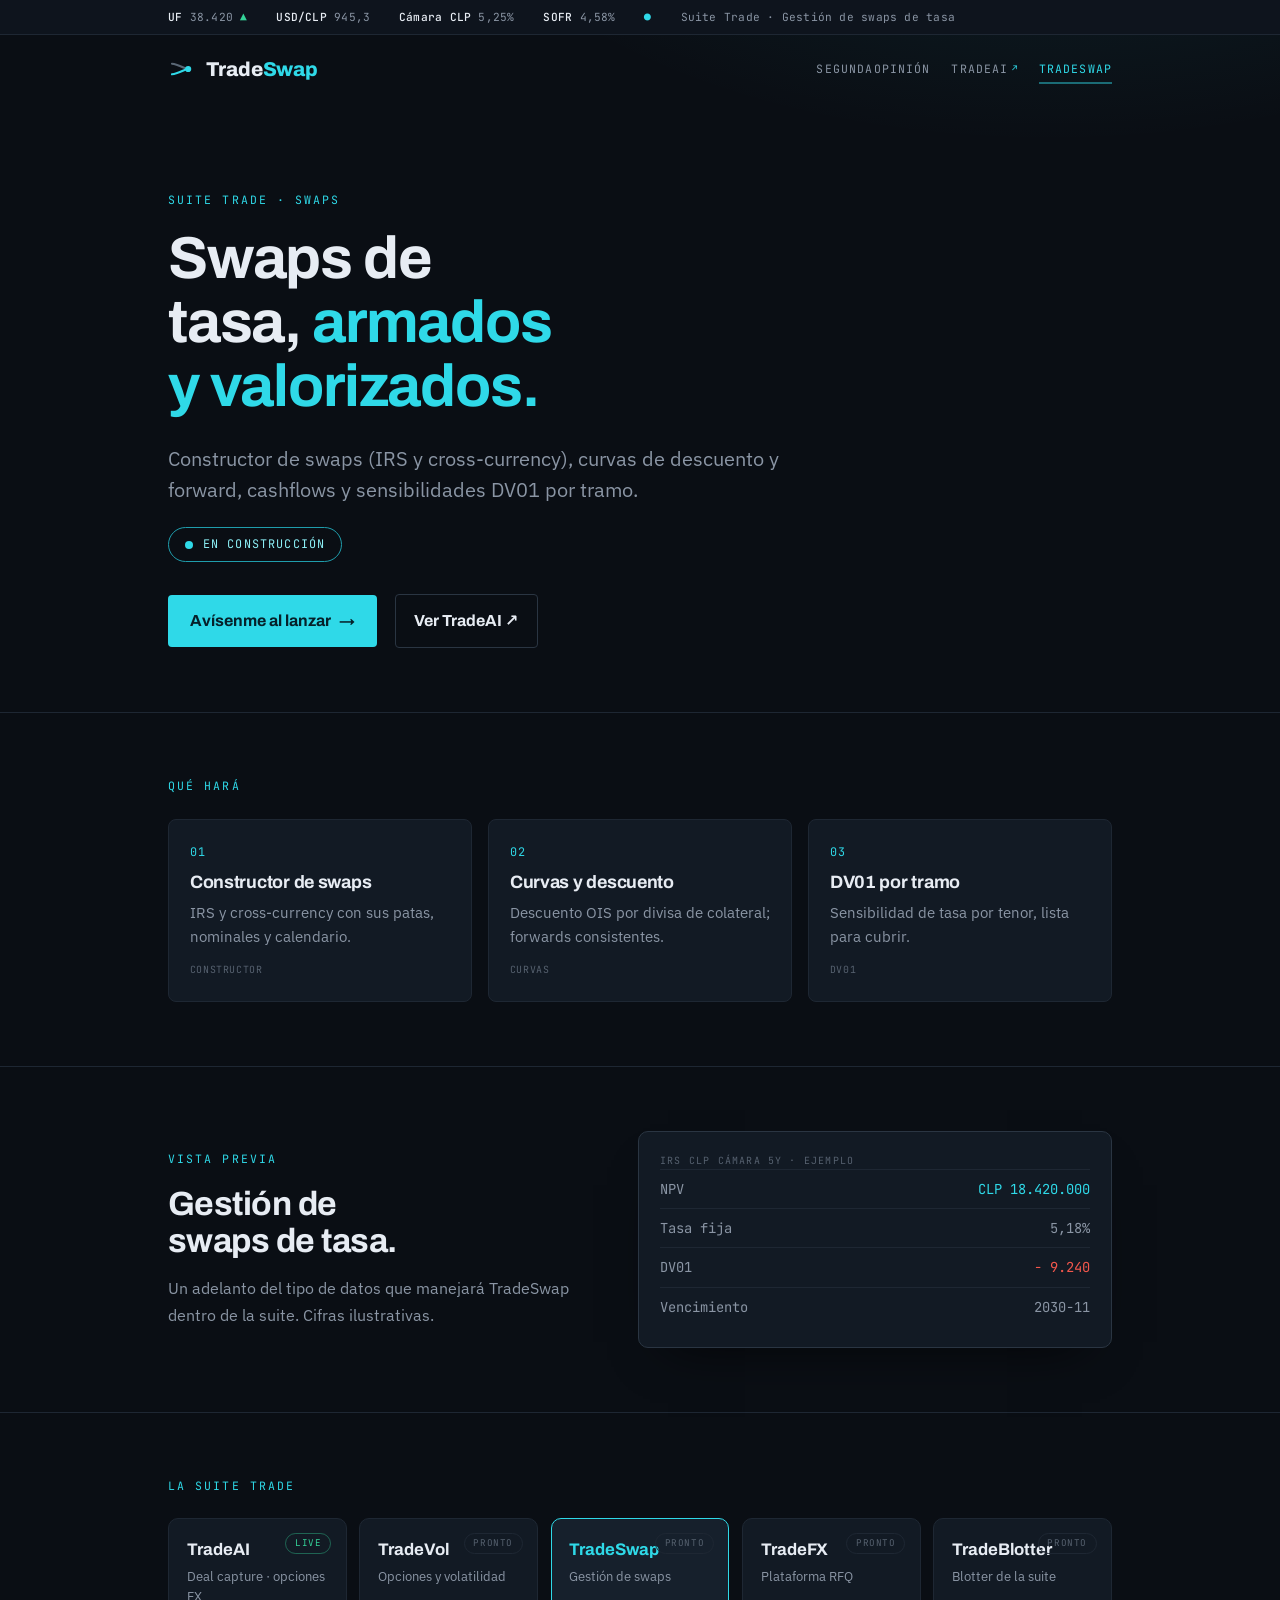
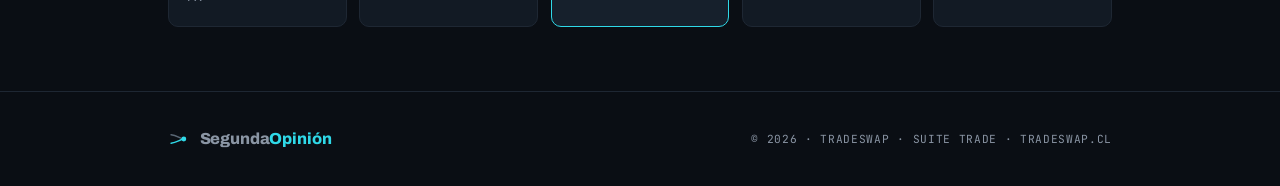
==== index.html @ 46ebdf27 "feat: initial static landing deployment" ====
<!doctype html>
<html lang="es">
<head>
<meta charset="utf-8">
<meta name="viewport" content="width=device-width, initial-scale=1">
<title>TradeSwap — Gestión de swaps de tasa</title>
<meta name="description" content="Constructor de swaps (IRS y cross-currency), curvas de descuento y forward, cashflows y sensibilidades DV01 por tramo.">
<link rel="preconnect" href="https://fonts.googleapis.com">
<link rel="preconnect" href="https://fonts.gstatic.com" crossorigin>
<link href="https://fonts.googleapis.com/css2?family=Archivo:wght@600;700;800&family=IBM+Plex+Sans:wght@400;500;600;700&family=JetBrains+Mono:wght@400;600;700;800&display=swap" rel="stylesheet">
<style>
:root{
  --bg:#0A0E14;--bg-2:#0E141D;--panel:#121A24;--panel-2:#16202C;
  --grid:#1E2733;--grid-2:#2A3542;--text:#E7ECF3;--muted:#8A95A4;--faint:#56616F;
  --signal:#2FD9E8;--signal-hi:#8CEFF6;--signal-dim:#1F9DAC;--steel:#5A6775;
  --up:#34D399;--down:#F2574C;
  --display:"Archivo",system-ui,sans-serif;--body:"IBM Plex Sans",system-ui,sans-serif;
  --mono:"JetBrains Mono",ui-monospace,Consolas,monospace;
  --wrap:64rem;--gut:clamp(16px,4vw,40px);color-scheme:dark;
}
*{box-sizing:border-box}html,body{margin:0}
body{background:var(--bg);color:var(--text);font-family:var(--body);font-size:17px;line-height:1.62;
  -webkit-font-smoothing:antialiased;background-image:radial-gradient(1000px 520px at 82% -10%, rgba(47,217,232,.10), transparent 62%)}
h1,h2,h3{font-family:var(--display);font-weight:700;line-height:1.08;margin:0;text-wrap:balance;letter-spacing:-.015em}
p{margin:0}a{color:inherit;text-decoration:none}
.wrap{width:100%;max-width:var(--wrap);margin-inline:auto;padding-inline:var(--gut)}
.band{border-top:1px solid var(--grid)}
.eyebrow{font-family:var(--mono);font-size:.72rem;letter-spacing:.18em;text-transform:uppercase;color:var(--signal);margin-bottom:1.1rem}
.muted{color:var(--muted)}.sig{color:var(--signal)}.mono{font-family:var(--mono)}
.ticker{border-bottom:1px solid var(--grid);background:var(--bg-2)}
.ticker .row{display:flex;gap:1.8rem;padding:.5rem 0;font-family:var(--mono);font-size:.7rem;color:var(--muted);flex-wrap:wrap;letter-spacing:.02em}
.ticker b{color:var(--text);font-weight:500}.ticker .up{color:var(--up)}
.topbar .wrap{display:flex;align-items:center;justify-content:space-between;padding-block:1.1rem;gap:1rem;flex-wrap:wrap}
.brand{display:flex;align-items:center;gap:.6rem}
.brand svg{width:28px;height:28px;flex:0 0 auto}
.brand .nm{font-family:var(--display);font-weight:800;font-size:1.25rem;letter-spacing:-.01em}
.brand .nm .op{color:var(--signal)}
.apps{display:flex;align-items:center;gap:1.3rem;font-family:var(--mono);font-size:.72rem;letter-spacing:.1em;text-transform:uppercase}
.apps .here{color:var(--signal);position:relative}
.apps .here::after{content:"";position:absolute;left:0;right:0;bottom:-6px;height:2px;background:var(--signal);opacity:.45}
.apps a{color:var(--muted);transition:color .15s;display:inline-flex;align-items:center;gap:.2rem}
.apps a:hover{color:var(--text)}
.apps .ext{color:var(--signal);font-size:.78em;transform:translateY(-1px)}
@media(max-width:560px){.apps{gap:.95rem;font-size:.66rem}}
.hero .wrap{padding-block:clamp(3rem,8vw,5.5rem) clamp(2.5rem,6vw,4rem)}
.hero h1{font-size:clamp(2.2rem,6vw,3.7rem);max-width:17ch;letter-spacing:-.02em}
.hero h1 em{font-style:normal;color:var(--signal)}
.hero .lede{color:var(--muted);font-size:clamp(1.05rem,2.2vw,1.22rem);max-width:56ch;margin-top:1.5rem}
.status{display:inline-flex;align-items:center;gap:.6rem;margin-top:1.3rem;font-family:var(--mono);
  font-size:.74rem;letter-spacing:.1em;text-transform:uppercase;color:var(--signal-hi);
  border:1px solid var(--signal-dim);border-radius:999px;padding:.45rem 1rem}
.status .pulse{width:8px;height:8px;border-radius:50%;background:var(--signal);box-shadow:0 0 0 0 rgba(47,217,232,.6);animation:pulse 2.2s infinite}
@keyframes pulse{0%{box-shadow:0 0 0 0 rgba(47,217,232,.5)}70%{box-shadow:0 0 0 9px rgba(47,217,232,0)}100%{box-shadow:0 0 0 0 rgba(47,217,232,0)}}
.actions{display:flex;flex-wrap:wrap;gap:1rem 1.1rem;align-items:center;margin-top:2rem}
.btn{display:inline-flex;align-items:center;gap:.55rem;background:var(--signal);color:#06212a;font-family:var(--display);
  font-weight:700;font-size:1rem;border:0;border-radius:4px;padding:.8rem 1.35rem;cursor:pointer;transition:filter .15s,transform .15s}
.btn:hover{filter:brightness(1.08);transform:translateY(-1px)}
.btn.ghost{background:transparent;color:var(--text);border:1px solid var(--grid-2);padding:.8rem 1.15rem}
.btn.ghost:hover{color:var(--signal);border-color:var(--signal-dim)}
.arr{transition:transform .15s}.btn:hover .arr{transform:translateX(3px)}
.method .wrap{padding-block:clamp(2.6rem,6vw,4rem)}
.grid3{display:grid;grid-template-columns:repeat(3,1fr);gap:1rem;margin-top:1.5rem}
@media(max-width:780px){.grid3{grid-template-columns:1fr}}
.item{background:var(--panel);border:1px solid var(--grid);border-radius:8px;padding:1.4rem 1.3rem}
.item .num{font-family:var(--mono);font-size:.74rem;color:var(--signal);letter-spacing:.1em}
.item h3{font-size:1.12rem;margin-top:.7rem}
.item p{color:var(--muted);font-size:.93rem;margin-top:.5rem}
.item .tag{font-family:var(--mono);font-size:.62rem;color:var(--faint);letter-spacing:.06em;text-transform:uppercase;margin-top:.85rem}
.feat .wrap{padding-block:clamp(2.6rem,6vw,4rem);display:grid;grid-template-columns:.95fr 1.05fr;gap:2.6rem;align-items:center}
@media(max-width:780px){.feat .wrap{grid-template-columns:1fr;gap:1.4rem}}
.feat h2{font-size:clamp(1.5rem,3.4vw,2.1rem);max-width:17ch}
.feat .lede2{color:var(--muted);font-size:1.03rem;margin-top:1rem}
.panel{background:var(--panel);border:1px solid var(--grid-2);border-radius:10px;padding:1.3rem;box-shadow:0 24px 50px -30px rgba(0,0,0,.8)}
.panel .lbl{font-family:var(--mono);font-size:.62rem;letter-spacing:.12em;text-transform:uppercase;color:var(--faint)}
.panel .r{display:flex;justify-content:space-between;align-items:baseline;padding:.5rem 0;border-top:1px solid var(--grid);font-family:var(--mono);font-size:.86rem}
.panel .r:first-of-type{border-top:0}
.panel .r .m{color:var(--muted)}.panel .r .v{color:var(--text);font-variant-numeric:tabular-nums}
.panel .r .v.dn{color:var(--down)}.panel .r .v.up{color:var(--up)}.panel .r .v.sig{color:var(--signal)}.panel .r .v.m{color:var(--muted)}
.suite .wrap{padding-block:clamp(2.6rem,6vw,4rem)}
.grid5{display:grid;grid-template-columns:repeat(auto-fit,minmax(168px,1fr));gap:.8rem;margin-top:1.4rem}
.node{display:flex;flex-direction:column;gap:.2rem;padding:1.1rem 1.1rem 1.15rem;border:1px solid var(--grid);border-radius:10px;background:var(--panel);position:relative;transition:border-color .15s}
.node:hover{border-color:var(--signal-dim)}
.node--cur{border-color:var(--signal);background:var(--panel-2)}
.nn{font-family:var(--display);font-weight:700;font-size:1.05rem}
.node--cur .nn{color:var(--signal)}
.nr{color:var(--muted);font-size:.8rem}
.nb{position:absolute;top:.9rem;right:.9rem;font-family:var(--mono);font-size:.58rem;letter-spacing:.06em;text-transform:uppercase;color:var(--faint);border:1px solid var(--grid);border-radius:999px;padding:.12rem .55rem}
.nb--live{color:var(--up);border-color:rgba(52,211,153,.4)}
footer .wrap{padding-block:2.1rem;display:flex;flex-wrap:wrap;gap:.6rem 1.5rem;justify-content:space-between;align-items:center;color:var(--muted);font-size:.85rem}
footer .brand .nm{font-size:1rem}
footer .brand svg{width:22px;height:22px}
footer .mono{font-family:var(--mono);font-size:.7rem;letter-spacing:.06em;text-transform:uppercase}
@media(prefers-reduced-motion:reduce){*{transition:none!important;animation:none!important}}
</style>
</head>
<body>

<div class="ticker"><div class="wrap"><div class="row">
  <span><b>UF</b> 38.420 <span class="up">▲</span></span>
  <span><b>USD/CLP</b> 945,3</span>
  <span><b>Cámara CLP</b> 5,25%</span>
  <span><b>SOFR</b> 4,58%</span>
  <span class="sig">●</span>
  <span>Suite Trade · Gestión de swaps de tasa</span>
</div></div></div>

<header class="topbar"><div class="wrap">
  <div class="brand"><svg viewBox="0 0 100 100" aria-hidden="true"><path d="M14,31 C36,33 54,46 69,50" fill="none" stroke="#5A6775" stroke-width="7" stroke-linecap="round"/><path d="M14,69 C36,67 54,54 69,50" fill="none" stroke="#2FD9E8" stroke-width="7" stroke-linecap="round"/><circle cx="72" cy="50" r="11" fill="#2FD9E8"/></svg><span class="nm">Trade<span class="op">Swap</span></span></div>
  <nav class="apps" aria-label="Ecosistema"><a href="https://segundaopinion.cl" title="SegundaOpinión — matriz">SegundaOpinión</a><a href="https://tradeai.cl" title="TradeAI — terminal de opciones FX">TradeAI<span class="ext">↗</span></a><span class="here">TradeSwap</span></nav>
</div></header>

<section class="hero"><div class="wrap">
  <p class="eyebrow">Suite Trade · Swaps</p>
  <h1>Swaps de tasa, <em>armados y valorizados.</em></h1>
  <p class="lede">Constructor de swaps (IRS y cross-currency), curvas de descuento y forward, cashflows y sensibilidades DV01 por tramo.</p>
  <div class="status"><span class="pulse"></span>En construcción</div>
  <div class="actions">
    <a class="btn" href="mailto:contacto@segundaopinion.cl?subject=TradeSwap">Avísenme al lanzar <span class="arr">→</span></a>
    <a class="btn ghost" href="https://tradeai.cl" target="_blank" rel="noopener">Ver TradeAI ↗</a>
  </div>
</div></section>

<section class="method band"><div class="wrap">
  <p class="eyebrow">Qué hará</p>
  <div class="grid3">
    <div class="item"><div class="num">01</div><h3>Constructor de swaps</h3><p>IRS y cross-currency con sus patas, nominales y calendario.</p><div class="tag">constructor</div></div>
    <div class="item"><div class="num">02</div><h3>Curvas y descuento</h3><p>Descuento OIS por divisa de colateral; forwards consistentes.</p><div class="tag">curvas</div></div>
    <div class="item"><div class="num">03</div><h3>DV01 por tramo</h3><p>Sensibilidad de tasa por tenor, lista para cubrir.</p><div class="tag">DV01</div></div>
  </div>
</div></section>

<section class="feat band"><div class="wrap">
  <div>
    <p class="eyebrow">Vista previa</p>
    <h2>Gestión de swaps de tasa.</h2>
    <p class="lede2">Un adelanto del tipo de datos que manejará TradeSwap dentro de la suite. Cifras ilustrativas.</p>
  </div>
  <div class="panel">
    <div class="lbl">IRS CLP Cámara 5Y · ejemplo</div>
    <div class="r"><span class="m">NPV</span><span class="v sig">CLP 18.420.000</span></div>
    <div class="r"><span class="m">Tasa fija</span><span class="v m">5,18%</span></div>
    <div class="r"><span class="m">DV01</span><span class="v dn">− 9.240</span></div>
    <div class="r"><span class="m">Vencimiento</span><span class="v m">2030-11</span></div>
  </div>
</div></section>

<section class="suite band"><div class="wrap">
  <p class="eyebrow">La suite Trade</p>
  <div class="grid5">
    <a class="node" href="https://tradeai.cl" target="_blank" rel="noopener"><span class="nn">TradeAI</span><span class="nr">Deal capture · opciones FX</span><span class="nb nb--live">live</span></a>
      <div class="node"><span class="nn">TradeVol</span><span class="nr">Opciones y volatilidad</span><span class="nb">pronto</span></div>
      <div class="node node--cur"><span class="nn">TradeSwap</span><span class="nr">Gestión de swaps</span><span class="nb">pronto</span></div>
      <div class="node"><span class="nn">TradeFX</span><span class="nr">Plataforma RFQ</span><span class="nb">pronto</span></div>
      <div class="node"><span class="nn">TradeBlotter</span><span class="nr">Blotter de la suite</span><span class="nb">pronto</span></div>
  </div>
</div></section>

<footer class="band"><div class="wrap">
  <div class="brand"><svg viewBox="0 0 100 100" aria-hidden="true"><path d="M14,31 C36,33 54,46 69,50" fill="none" stroke="#5A6775" stroke-width="7" stroke-linecap="round"/><path d="M14,69 C36,67 54,54 69,50" fill="none" stroke="#2FD9E8" stroke-width="7" stroke-linecap="round"/><circle cx="72" cy="50" r="11" fill="#2FD9E8"/></svg><span class="nm">Segunda<span class="op">Opinión</span></span></div>
  <div class="mono">© <span id="y"></span> · TradeSwap · Suite Trade · tradeswap.cl</div>
</div></footer>
<script>document.getElementById("y").textContent=new Date().getFullYear();</script>
</body>
</html>
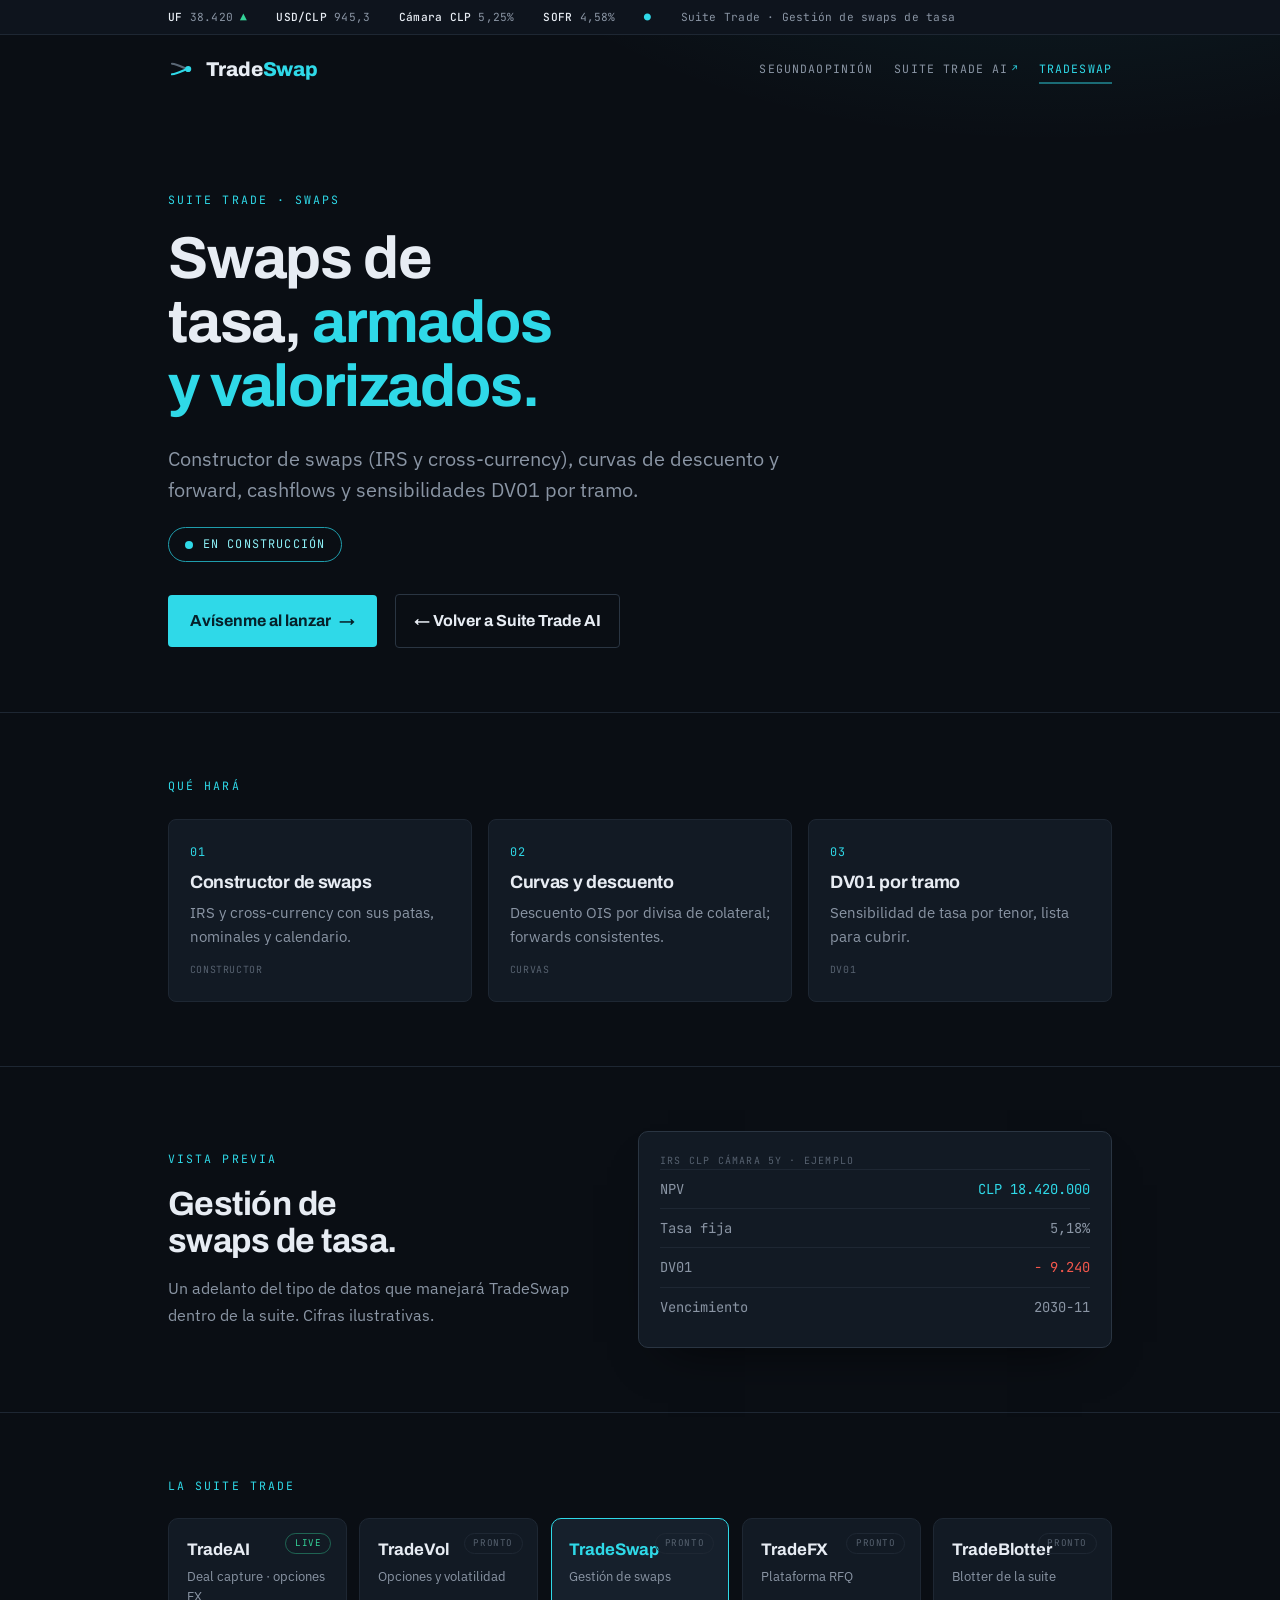
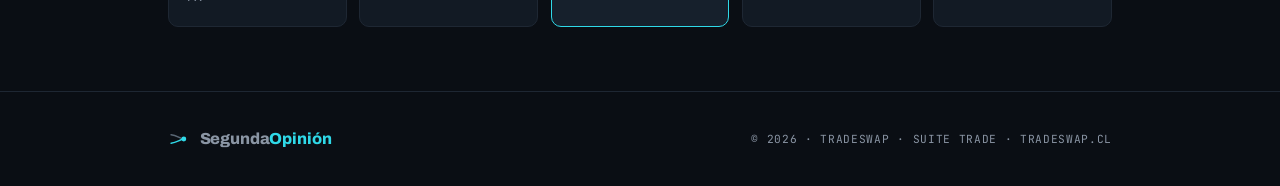
==== commit 7ce79978: "Update ecosystem navigation to Suite Trade AI" ====
--- a/index.html
+++ b/index.html
@@ -1,164 +1,164 @@
-<!doctype html>
-<html lang="es">
-<head>
-<meta charset="utf-8">
-<meta name="viewport" content="width=device-width, initial-scale=1">
-<title>TradeSwap — Gestión de swaps de tasa</title>
-<meta name="description" content="Constructor de swaps (IRS y cross-currency), curvas de descuento y forward, cashflows y sensibilidades DV01 por tramo.">
-<link rel="preconnect" href="https://fonts.googleapis.com">
-<link rel="preconnect" href="https://fonts.gstatic.com" crossorigin>
-<link href="https://fonts.googleapis.com/css2?family=Archivo:wght@600;700;800&family=IBM+Plex+Sans:wght@400;500;600;700&family=JetBrains+Mono:wght@400;600;700;800&display=swap" rel="stylesheet">
-<style>
-:root{
-  --bg:#0A0E14;--bg-2:#0E141D;--panel:#121A24;--panel-2:#16202C;
-  --grid:#1E2733;--grid-2:#2A3542;--text:#E7ECF3;--muted:#8A95A4;--faint:#56616F;
-  --signal:#2FD9E8;--signal-hi:#8CEFF6;--signal-dim:#1F9DAC;--steel:#5A6775;
-  --up:#34D399;--down:#F2574C;
-  --display:"Archivo",system-ui,sans-serif;--body:"IBM Plex Sans",system-ui,sans-serif;
-  --mono:"JetBrains Mono",ui-monospace,Consolas,monospace;
-  --wrap:64rem;--gut:clamp(16px,4vw,40px);color-scheme:dark;
-}
-*{box-sizing:border-box}html,body{margin:0}
-body{background:var(--bg);color:var(--text);font-family:var(--body);font-size:17px;line-height:1.62;
-  -webkit-font-smoothing:antialiased;background-image:radial-gradient(1000px 520px at 82% -10%, rgba(47,217,232,.10), transparent 62%)}
-h1,h2,h3{font-family:var(--display);font-weight:700;line-height:1.08;margin:0;text-wrap:balance;letter-spacing:-.015em}
-p{margin:0}a{color:inherit;text-decoration:none}
-.wrap{width:100%;max-width:var(--wrap);margin-inline:auto;padding-inline:var(--gut)}
-.band{border-top:1px solid var(--grid)}
-.eyebrow{font-family:var(--mono);font-size:.72rem;letter-spacing:.18em;text-transform:uppercase;color:var(--signal);margin-bottom:1.1rem}
-.muted{color:var(--muted)}.sig{color:var(--signal)}.mono{font-family:var(--mono)}
-.ticker{border-bottom:1px solid var(--grid);background:var(--bg-2)}
-.ticker .row{display:flex;gap:1.8rem;padding:.5rem 0;font-family:var(--mono);font-size:.7rem;color:var(--muted);flex-wrap:wrap;letter-spacing:.02em}
-.ticker b{color:var(--text);font-weight:500}.ticker .up{color:var(--up)}
-.topbar .wrap{display:flex;align-items:center;justify-content:space-between;padding-block:1.1rem;gap:1rem;flex-wrap:wrap}
-.brand{display:flex;align-items:center;gap:.6rem}
-.brand svg{width:28px;height:28px;flex:0 0 auto}
-.brand .nm{font-family:var(--display);font-weight:800;font-size:1.25rem;letter-spacing:-.01em}
-.brand .nm .op{color:var(--signal)}
-.apps{display:flex;align-items:center;gap:1.3rem;font-family:var(--mono);font-size:.72rem;letter-spacing:.1em;text-transform:uppercase}
-.apps .here{color:var(--signal);position:relative}
-.apps .here::after{content:"";position:absolute;left:0;right:0;bottom:-6px;height:2px;background:var(--signal);opacity:.45}
-.apps a{color:var(--muted);transition:color .15s;display:inline-flex;align-items:center;gap:.2rem}
-.apps a:hover{color:var(--text)}
-.apps .ext{color:var(--signal);font-size:.78em;transform:translateY(-1px)}
-@media(max-width:560px){.apps{gap:.95rem;font-size:.66rem}}
-.hero .wrap{padding-block:clamp(3rem,8vw,5.5rem) clamp(2.5rem,6vw,4rem)}
-.hero h1{font-size:clamp(2.2rem,6vw,3.7rem);max-width:17ch;letter-spacing:-.02em}
-.hero h1 em{font-style:normal;color:var(--signal)}
-.hero .lede{color:var(--muted);font-size:clamp(1.05rem,2.2vw,1.22rem);max-width:56ch;margin-top:1.5rem}
-.status{display:inline-flex;align-items:center;gap:.6rem;margin-top:1.3rem;font-family:var(--mono);
-  font-size:.74rem;letter-spacing:.1em;text-transform:uppercase;color:var(--signal-hi);
-  border:1px solid var(--signal-dim);border-radius:999px;padding:.45rem 1rem}
-.status .pulse{width:8px;height:8px;border-radius:50%;background:var(--signal);box-shadow:0 0 0 0 rgba(47,217,232,.6);animation:pulse 2.2s infinite}
-@keyframes pulse{0%{box-shadow:0 0 0 0 rgba(47,217,232,.5)}70%{box-shadow:0 0 0 9px rgba(47,217,232,0)}100%{box-shadow:0 0 0 0 rgba(47,217,232,0)}}
-.actions{display:flex;flex-wrap:wrap;gap:1rem 1.1rem;align-items:center;margin-top:2rem}
-.btn{display:inline-flex;align-items:center;gap:.55rem;background:var(--signal);color:#06212a;font-family:var(--display);
-  font-weight:700;font-size:1rem;border:0;border-radius:4px;padding:.8rem 1.35rem;cursor:pointer;transition:filter .15s,transform .15s}
-.btn:hover{filter:brightness(1.08);transform:translateY(-1px)}
-.btn.ghost{background:transparent;color:var(--text);border:1px solid var(--grid-2);padding:.8rem 1.15rem}
-.btn.ghost:hover{color:var(--signal);border-color:var(--signal-dim)}
-.arr{transition:transform .15s}.btn:hover .arr{transform:translateX(3px)}
-.method .wrap{padding-block:clamp(2.6rem,6vw,4rem)}
-.grid3{display:grid;grid-template-columns:repeat(3,1fr);gap:1rem;margin-top:1.5rem}
-@media(max-width:780px){.grid3{grid-template-columns:1fr}}
-.item{background:var(--panel);border:1px solid var(--grid);border-radius:8px;padding:1.4rem 1.3rem}
-.item .num{font-family:var(--mono);font-size:.74rem;color:var(--signal);letter-spacing:.1em}
-.item h3{font-size:1.12rem;margin-top:.7rem}
-.item p{color:var(--muted);font-size:.93rem;margin-top:.5rem}
-.item .tag{font-family:var(--mono);font-size:.62rem;color:var(--faint);letter-spacing:.06em;text-transform:uppercase;margin-top:.85rem}
-.feat .wrap{padding-block:clamp(2.6rem,6vw,4rem);display:grid;grid-template-columns:.95fr 1.05fr;gap:2.6rem;align-items:center}
-@media(max-width:780px){.feat .wrap{grid-template-columns:1fr;gap:1.4rem}}
-.feat h2{font-size:clamp(1.5rem,3.4vw,2.1rem);max-width:17ch}
-.feat .lede2{color:var(--muted);font-size:1.03rem;margin-top:1rem}
-.panel{background:var(--panel);border:1px solid var(--grid-2);border-radius:10px;padding:1.3rem;box-shadow:0 24px 50px -30px rgba(0,0,0,.8)}
-.panel .lbl{font-family:var(--mono);font-size:.62rem;letter-spacing:.12em;text-transform:uppercase;color:var(--faint)}
-.panel .r{display:flex;justify-content:space-between;align-items:baseline;padding:.5rem 0;border-top:1px solid var(--grid);font-family:var(--mono);font-size:.86rem}
-.panel .r:first-of-type{border-top:0}
-.panel .r .m{color:var(--muted)}.panel .r .v{color:var(--text);font-variant-numeric:tabular-nums}
-.panel .r .v.dn{color:var(--down)}.panel .r .v.up{color:var(--up)}.panel .r .v.sig{color:var(--signal)}.panel .r .v.m{color:var(--muted)}
-.suite .wrap{padding-block:clamp(2.6rem,6vw,4rem)}
-.grid5{display:grid;grid-template-columns:repeat(auto-fit,minmax(168px,1fr));gap:.8rem;margin-top:1.4rem}
-.node{display:flex;flex-direction:column;gap:.2rem;padding:1.1rem 1.1rem 1.15rem;border:1px solid var(--grid);border-radius:10px;background:var(--panel);position:relative;transition:border-color .15s}
-.node:hover{border-color:var(--signal-dim)}
-.node--cur{border-color:var(--signal);background:var(--panel-2)}
-.nn{font-family:var(--display);font-weight:700;font-size:1.05rem}
-.node--cur .nn{color:var(--signal)}
-.nr{color:var(--muted);font-size:.8rem}
-.nb{position:absolute;top:.9rem;right:.9rem;font-family:var(--mono);font-size:.58rem;letter-spacing:.06em;text-transform:uppercase;color:var(--faint);border:1px solid var(--grid);border-radius:999px;padding:.12rem .55rem}
-.nb--live{color:var(--up);border-color:rgba(52,211,153,.4)}
-footer .wrap{padding-block:2.1rem;display:flex;flex-wrap:wrap;gap:.6rem 1.5rem;justify-content:space-between;align-items:center;color:var(--muted);font-size:.85rem}
-footer .brand .nm{font-size:1rem}
-footer .brand svg{width:22px;height:22px}
-footer .mono{font-family:var(--mono);font-size:.7rem;letter-spacing:.06em;text-transform:uppercase}
-@media(prefers-reduced-motion:reduce){*{transition:none!important;animation:none!important}}
-</style>
-</head>
-<body>
-
-<div class="ticker"><div class="wrap"><div class="row">
-  <span><b>UF</b> 38.420 <span class="up">▲</span></span>
-  <span><b>USD/CLP</b> 945,3</span>
-  <span><b>Cámara CLP</b> 5,25%</span>
-  <span><b>SOFR</b> 4,58%</span>
-  <span class="sig">●</span>
-  <span>Suite Trade · Gestión de swaps de tasa</span>
-</div></div></div>
-
-<header class="topbar"><div class="wrap">
-  <div class="brand"><svg viewBox="0 0 100 100" aria-hidden="true"><path d="M14,31 C36,33 54,46 69,50" fill="none" stroke="#5A6775" stroke-width="7" stroke-linecap="round"/><path d="M14,69 C36,67 54,54 69,50" fill="none" stroke="#2FD9E8" stroke-width="7" stroke-linecap="round"/><circle cx="72" cy="50" r="11" fill="#2FD9E8"/></svg><span class="nm">Trade<span class="op">Swap</span></span></div>
-  <nav class="apps" aria-label="Ecosistema"><a href="https://segundaopinion.cl" title="SegundaOpinión — matriz">SegundaOpinión</a><a href="https://tradeai.cl" title="TradeAI — terminal de opciones FX">TradeAI<span class="ext">↗</span></a><span class="here">TradeSwap</span></nav>
-</div></header>
-
-<section class="hero"><div class="wrap">
-  <p class="eyebrow">Suite Trade · Swaps</p>
-  <h1>Swaps de tasa, <em>armados y valorizados.</em></h1>
-  <p class="lede">Constructor de swaps (IRS y cross-currency), curvas de descuento y forward, cashflows y sensibilidades DV01 por tramo.</p>
-  <div class="status"><span class="pulse"></span>En construcción</div>
-  <div class="actions">
-    <a class="btn" href="mailto:contacto@segundaopinion.cl?subject=TradeSwap">Avísenme al lanzar <span class="arr">→</span></a>
-    <a class="btn ghost" href="https://tradeai.cl" target="_blank" rel="noopener">Ver TradeAI ↗</a>
-  </div>
-</div></section>
-
-<section class="method band"><div class="wrap">
-  <p class="eyebrow">Qué hará</p>
-  <div class="grid3">
-    <div class="item"><div class="num">01</div><h3>Constructor de swaps</h3><p>IRS y cross-currency con sus patas, nominales y calendario.</p><div class="tag">constructor</div></div>
-    <div class="item"><div class="num">02</div><h3>Curvas y descuento</h3><p>Descuento OIS por divisa de colateral; forwards consistentes.</p><div class="tag">curvas</div></div>
-    <div class="item"><div class="num">03</div><h3>DV01 por tramo</h3><p>Sensibilidad de tasa por tenor, lista para cubrir.</p><div class="tag">DV01</div></div>
-  </div>
-</div></section>
-
-<section class="feat band"><div class="wrap">
-  <div>
-    <p class="eyebrow">Vista previa</p>
-    <h2>Gestión de swaps de tasa.</h2>
-    <p class="lede2">Un adelanto del tipo de datos que manejará TradeSwap dentro de la suite. Cifras ilustrativas.</p>
-  </div>
-  <div class="panel">
-    <div class="lbl">IRS CLP Cámara 5Y · ejemplo</div>
-    <div class="r"><span class="m">NPV</span><span class="v sig">CLP 18.420.000</span></div>
-    <div class="r"><span class="m">Tasa fija</span><span class="v m">5,18%</span></div>
-    <div class="r"><span class="m">DV01</span><span class="v dn">− 9.240</span></div>
-    <div class="r"><span class="m">Vencimiento</span><span class="v m">2030-11</span></div>
-  </div>
-</div></section>
-
-<section class="suite band"><div class="wrap">
-  <p class="eyebrow">La suite Trade</p>
-  <div class="grid5">
-    <a class="node" href="https://tradeai.cl" target="_blank" rel="noopener"><span class="nn">TradeAI</span><span class="nr">Deal capture · opciones FX</span><span class="nb nb--live">live</span></a>
-      <div class="node"><span class="nn">TradeVol</span><span class="nr">Opciones y volatilidad</span><span class="nb">pronto</span></div>
-      <div class="node node--cur"><span class="nn">TradeSwap</span><span class="nr">Gestión de swaps</span><span class="nb">pronto</span></div>
-      <div class="node"><span class="nn">TradeFX</span><span class="nr">Plataforma RFQ</span><span class="nb">pronto</span></div>
-      <div class="node"><span class="nn">TradeBlotter</span><span class="nr">Blotter de la suite</span><span class="nb">pronto</span></div>
-  </div>
-</div></section>
-
-<footer class="band"><div class="wrap">
-  <div class="brand"><svg viewBox="0 0 100 100" aria-hidden="true"><path d="M14,31 C36,33 54,46 69,50" fill="none" stroke="#5A6775" stroke-width="7" stroke-linecap="round"/><path d="M14,69 C36,67 54,54 69,50" fill="none" stroke="#2FD9E8" stroke-width="7" stroke-linecap="round"/><circle cx="72" cy="50" r="11" fill="#2FD9E8"/></svg><span class="nm">Segunda<span class="op">Opinión</span></span></div>
-  <div class="mono">© <span id="y"></span> · TradeSwap · Suite Trade · tradeswap.cl</div>
-</div></footer>
-<script>document.getElementById("y").textContent=new Date().getFullYear();</script>
-</body>
-</html>
+<!doctype html>
+<html lang="es">
+<head>
+<meta charset="utf-8">
+<meta name="viewport" content="width=device-width, initial-scale=1">
+<title>TradeSwap — Gestión de swaps de tasa</title>
+<meta name="description" content="Constructor de swaps (IRS y cross-currency), curvas de descuento y forward, cashflows y sensibilidades DV01 por tramo.">
+<link rel="preconnect" href="https://fonts.googleapis.com">
+<link rel="preconnect" href="https://fonts.gstatic.com" crossorigin>
+<link href="https://fonts.googleapis.com/css2?family=Archivo:wght@600;700;800&family=IBM+Plex+Sans:wght@400;500;600;700&family=JetBrains+Mono:wght@400;600;700;800&display=swap" rel="stylesheet">
+<style>
+:root{
+  --bg:#0A0E14;--bg-2:#0E141D;--panel:#121A24;--panel-2:#16202C;
+  --grid:#1E2733;--grid-2:#2A3542;--text:#E7ECF3;--muted:#8A95A4;--faint:#56616F;
+  --signal:#2FD9E8;--signal-hi:#8CEFF6;--signal-dim:#1F9DAC;--steel:#5A6775;
+  --up:#34D399;--down:#F2574C;
+  --display:"Archivo",system-ui,sans-serif;--body:"IBM Plex Sans",system-ui,sans-serif;
+  --mono:"JetBrains Mono",ui-monospace,Consolas,monospace;
+  --wrap:64rem;--gut:clamp(16px,4vw,40px);color-scheme:dark;
+}
+*{box-sizing:border-box}html,body{margin:0}
+body{background:var(--bg);color:var(--text);font-family:var(--body);font-size:17px;line-height:1.62;
+  -webkit-font-smoothing:antialiased;background-image:radial-gradient(1000px 520px at 82% -10%, rgba(47,217,232,.10), transparent 62%)}
+h1,h2,h3{font-family:var(--display);font-weight:700;line-height:1.08;margin:0;text-wrap:balance;letter-spacing:-.015em}
+p{margin:0}a{color:inherit;text-decoration:none}
+.wrap{width:100%;max-width:var(--wrap);margin-inline:auto;padding-inline:var(--gut)}
+.band{border-top:1px solid var(--grid)}
+.eyebrow{font-family:var(--mono);font-size:.72rem;letter-spacing:.18em;text-transform:uppercase;color:var(--signal);margin-bottom:1.1rem}
+.muted{color:var(--muted)}.sig{color:var(--signal)}.mono{font-family:var(--mono)}
+.ticker{border-bottom:1px solid var(--grid);background:var(--bg-2)}
+.ticker .row{display:flex;gap:1.8rem;padding:.5rem 0;font-family:var(--mono);font-size:.7rem;color:var(--muted);flex-wrap:wrap;letter-spacing:.02em}
+.ticker b{color:var(--text);font-weight:500}.ticker .up{color:var(--up)}
+.topbar .wrap{display:flex;align-items:center;justify-content:space-between;padding-block:1.1rem;gap:1rem;flex-wrap:wrap}
+.brand{display:flex;align-items:center;gap:.6rem}
+.brand svg{width:28px;height:28px;flex:0 0 auto}
+.brand .nm{font-family:var(--display);font-weight:800;font-size:1.25rem;letter-spacing:-.01em}
+.brand .nm .op{color:var(--signal)}
+.apps{display:flex;align-items:center;gap:1.3rem;font-family:var(--mono);font-size:.72rem;letter-spacing:.1em;text-transform:uppercase}
+.apps .here{color:var(--signal);position:relative}
+.apps .here::after{content:"";position:absolute;left:0;right:0;bottom:-6px;height:2px;background:var(--signal);opacity:.45}
+.apps a{color:var(--muted);transition:color .15s;display:inline-flex;align-items:center;gap:.2rem}
+.apps a:hover{color:var(--text)}
+.apps .ext{color:var(--signal);font-size:.78em;transform:translateY(-1px)}
+@media(max-width:560px){.apps{gap:.95rem;font-size:.66rem}}
+.hero .wrap{padding-block:clamp(3rem,8vw,5.5rem) clamp(2.5rem,6vw,4rem)}
+.hero h1{font-size:clamp(2.2rem,6vw,3.7rem);max-width:17ch;letter-spacing:-.02em}
+.hero h1 em{font-style:normal;color:var(--signal)}
+.hero .lede{color:var(--muted);font-size:clamp(1.05rem,2.2vw,1.22rem);max-width:56ch;margin-top:1.5rem}
+.status{display:inline-flex;align-items:center;gap:.6rem;margin-top:1.3rem;font-family:var(--mono);
+  font-size:.74rem;letter-spacing:.1em;text-transform:uppercase;color:var(--signal-hi);
+  border:1px solid var(--signal-dim);border-radius:999px;padding:.45rem 1rem}
+.status .pulse{width:8px;height:8px;border-radius:50%;background:var(--signal);box-shadow:0 0 0 0 rgba(47,217,232,.6);animation:pulse 2.2s infinite}
+@keyframes pulse{0%{box-shadow:0 0 0 0 rgba(47,217,232,.5)}70%{box-shadow:0 0 0 9px rgba(47,217,232,0)}100%{box-shadow:0 0 0 0 rgba(47,217,232,0)}}
+.actions{display:flex;flex-wrap:wrap;gap:1rem 1.1rem;align-items:center;margin-top:2rem}
+.btn{display:inline-flex;align-items:center;gap:.55rem;background:var(--signal);color:#06212a;font-family:var(--display);
+  font-weight:700;font-size:1rem;border:0;border-radius:4px;padding:.8rem 1.35rem;cursor:pointer;transition:filter .15s,transform .15s}
+.btn:hover{filter:brightness(1.08);transform:translateY(-1px)}
+.btn.ghost{background:transparent;color:var(--text);border:1px solid var(--grid-2);padding:.8rem 1.15rem}
+.btn.ghost:hover{color:var(--signal);border-color:var(--signal-dim)}
+.arr{transition:transform .15s}.btn:hover .arr{transform:translateX(3px)}
+.method .wrap{padding-block:clamp(2.6rem,6vw,4rem)}
+.grid3{display:grid;grid-template-columns:repeat(3,1fr);gap:1rem;margin-top:1.5rem}
+@media(max-width:780px){.grid3{grid-template-columns:1fr}}
+.item{background:var(--panel);border:1px solid var(--grid);border-radius:8px;padding:1.4rem 1.3rem}
+.item .num{font-family:var(--mono);font-size:.74rem;color:var(--signal);letter-spacing:.1em}
+.item h3{font-size:1.12rem;margin-top:.7rem}
+.item p{color:var(--muted);font-size:.93rem;margin-top:.5rem}
+.item .tag{font-family:var(--mono);font-size:.62rem;color:var(--faint);letter-spacing:.06em;text-transform:uppercase;margin-top:.85rem}
+.feat .wrap{padding-block:clamp(2.6rem,6vw,4rem);display:grid;grid-template-columns:.95fr 1.05fr;gap:2.6rem;align-items:center}
+@media(max-width:780px){.feat .wrap{grid-template-columns:1fr;gap:1.4rem}}
+.feat h2{font-size:clamp(1.5rem,3.4vw,2.1rem);max-width:17ch}
+.feat .lede2{color:var(--muted);font-size:1.03rem;margin-top:1rem}
+.panel{background:var(--panel);border:1px solid var(--grid-2);border-radius:10px;padding:1.3rem;box-shadow:0 24px 50px -30px rgba(0,0,0,.8)}
+.panel .lbl{font-family:var(--mono);font-size:.62rem;letter-spacing:.12em;text-transform:uppercase;color:var(--faint)}
+.panel .r{display:flex;justify-content:space-between;align-items:baseline;padding:.5rem 0;border-top:1px solid var(--grid);font-family:var(--mono);font-size:.86rem}
+.panel .r:first-of-type{border-top:0}
+.panel .r .m{color:var(--muted)}.panel .r .v{color:var(--text);font-variant-numeric:tabular-nums}
+.panel .r .v.dn{color:var(--down)}.panel .r .v.up{color:var(--up)}.panel .r .v.sig{color:var(--signal)}.panel .r .v.m{color:var(--muted)}
+.suite .wrap{padding-block:clamp(2.6rem,6vw,4rem)}
+.grid5{display:grid;grid-template-columns:repeat(auto-fit,minmax(168px,1fr));gap:.8rem;margin-top:1.4rem}
+.node{display:flex;flex-direction:column;gap:.2rem;padding:1.1rem 1.1rem 1.15rem;border:1px solid var(--grid);border-radius:10px;background:var(--panel);position:relative;transition:border-color .15s}
+.node:hover{border-color:var(--signal-dim)}
+.node--cur{border-color:var(--signal);background:var(--panel-2)}
+.nn{font-family:var(--display);font-weight:700;font-size:1.05rem}
+.node--cur .nn{color:var(--signal)}
+.nr{color:var(--muted);font-size:.8rem}
+.nb{position:absolute;top:.9rem;right:.9rem;font-family:var(--mono);font-size:.58rem;letter-spacing:.06em;text-transform:uppercase;color:var(--faint);border:1px solid var(--grid);border-radius:999px;padding:.12rem .55rem}
+.nb--live{color:var(--up);border-color:rgba(52,211,153,.4)}
+footer .wrap{padding-block:2.1rem;display:flex;flex-wrap:wrap;gap:.6rem 1.5rem;justify-content:space-between;align-items:center;color:var(--muted);font-size:.85rem}
+footer .brand .nm{font-size:1rem}
+footer .brand svg{width:22px;height:22px}
+footer .mono{font-family:var(--mono);font-size:.7rem;letter-spacing:.06em;text-transform:uppercase}
+@media(prefers-reduced-motion:reduce){*{transition:none!important;animation:none!important}}
+</style>
+</head>
+<body>
+
+<div class="ticker"><div class="wrap"><div class="row">
+  <span><b>UF</b> 38.420 <span class="up">▲</span></span>
+  <span><b>USD/CLP</b> 945,3</span>
+  <span><b>Cámara CLP</b> 5,25%</span>
+  <span><b>SOFR</b> 4,58%</span>
+  <span class="sig">●</span>
+  <span>Suite Trade · Gestión de swaps de tasa</span>
+</div></div></div>
+
+<header class="topbar"><div class="wrap">
+  <div class="brand"><svg viewBox="0 0 100 100" aria-hidden="true"><path d="M14,31 C36,33 54,46 69,50" fill="none" stroke="#5A6775" stroke-width="7" stroke-linecap="round"/><path d="M14,69 C36,67 54,54 69,50" fill="none" stroke="#2FD9E8" stroke-width="7" stroke-linecap="round"/><circle cx="72" cy="50" r="11" fill="#2FD9E8"/></svg><span class="nm">Trade<span class="op">Swap</span></span></div>
+  <nav class="apps" aria-label="Ecosistema"><a href="https://segundaopinion.cl" title="SegundaOpinión — matriz">SegundaOpinión</a><a href="https://tradeai.cl" title="Suite Trade AI — hub de la suite">Suite Trade AI<span class="ext">↗</span></a><span class="here">TradeSwap</span></nav>
+</div></header>
+
+<section class="hero"><div class="wrap">
+  <p class="eyebrow">Suite Trade · Swaps</p>
+  <h1>Swaps de tasa, <em>armados y valorizados.</em></h1>
+  <p class="lede">Constructor de swaps (IRS y cross-currency), curvas de descuento y forward, cashflows y sensibilidades DV01 por tramo.</p>
+  <div class="status"><span class="pulse"></span>En construcción</div>
+  <div class="actions">
+    <a class="btn" href="mailto:contacto@segundaopinion.cl?subject=TradeSwap">Avísenme al lanzar <span class="arr">→</span></a>
+    <a class="btn ghost" href="https://tradeai.cl">← Volver a Suite Trade AI</a>
+  </div>
+</div></section>
+
+<section class="method band"><div class="wrap">
+  <p class="eyebrow">Qué hará</p>
+  <div class="grid3">
+    <div class="item"><div class="num">01</div><h3>Constructor de swaps</h3><p>IRS y cross-currency con sus patas, nominales y calendario.</p><div class="tag">constructor</div></div>
+    <div class="item"><div class="num">02</div><h3>Curvas y descuento</h3><p>Descuento OIS por divisa de colateral; forwards consistentes.</p><div class="tag">curvas</div></div>
+    <div class="item"><div class="num">03</div><h3>DV01 por tramo</h3><p>Sensibilidad de tasa por tenor, lista para cubrir.</p><div class="tag">DV01</div></div>
+  </div>
+</div></section>
+
+<section class="feat band"><div class="wrap">
+  <div>
+    <p class="eyebrow">Vista previa</p>
+    <h2>Gestión de swaps de tasa.</h2>
+    <p class="lede2">Un adelanto del tipo de datos que manejará TradeSwap dentro de la suite. Cifras ilustrativas.</p>
+  </div>
+  <div class="panel">
+    <div class="lbl">IRS CLP Cámara 5Y · ejemplo</div>
+    <div class="r"><span class="m">NPV</span><span class="v sig">CLP 18.420.000</span></div>
+    <div class="r"><span class="m">Tasa fija</span><span class="v m">5,18%</span></div>
+    <div class="r"><span class="m">DV01</span><span class="v dn">− 9.240</span></div>
+    <div class="r"><span class="m">Vencimiento</span><span class="v m">2030-11</span></div>
+  </div>
+</div></section>
+
+<section class="suite band"><div class="wrap">
+  <p class="eyebrow">La suite Trade</p>
+  <div class="grid5">
+    <a class="node" href="https://tradeai.cl" target="_blank" rel="noopener"><span class="nn">TradeAI</span><span class="nr">Deal capture · opciones FX</span><span class="nb nb--live">live</span></a>
+      <div class="node"><span class="nn">TradeVol</span><span class="nr">Opciones y volatilidad</span><span class="nb">pronto</span></div>
+      <div class="node node--cur"><span class="nn">TradeSwap</span><span class="nr">Gestión de swaps</span><span class="nb">pronto</span></div>
+      <div class="node"><span class="nn">TradeFX</span><span class="nr">Plataforma RFQ</span><span class="nb">pronto</span></div>
+      <div class="node"><span class="nn">TradeBlotter</span><span class="nr">Blotter de la suite</span><span class="nb">pronto</span></div>
+  </div>
+</div></section>
+
+<footer class="band"><div class="wrap">
+  <div class="brand"><svg viewBox="0 0 100 100" aria-hidden="true"><path d="M14,31 C36,33 54,46 69,50" fill="none" stroke="#5A6775" stroke-width="7" stroke-linecap="round"/><path d="M14,69 C36,67 54,54 69,50" fill="none" stroke="#2FD9E8" stroke-width="7" stroke-linecap="round"/><circle cx="72" cy="50" r="11" fill="#2FD9E8"/></svg><span class="nm">Segunda<span class="op">Opinión</span></span></div>
+  <div class="mono">© <span id="y"></span> · TradeSwap · Suite Trade · tradeswap.cl</div>
+</div></footer>
+<script>document.getElementById("y").textContent=new Date().getFullYear();</script>
+</body>
+</html>
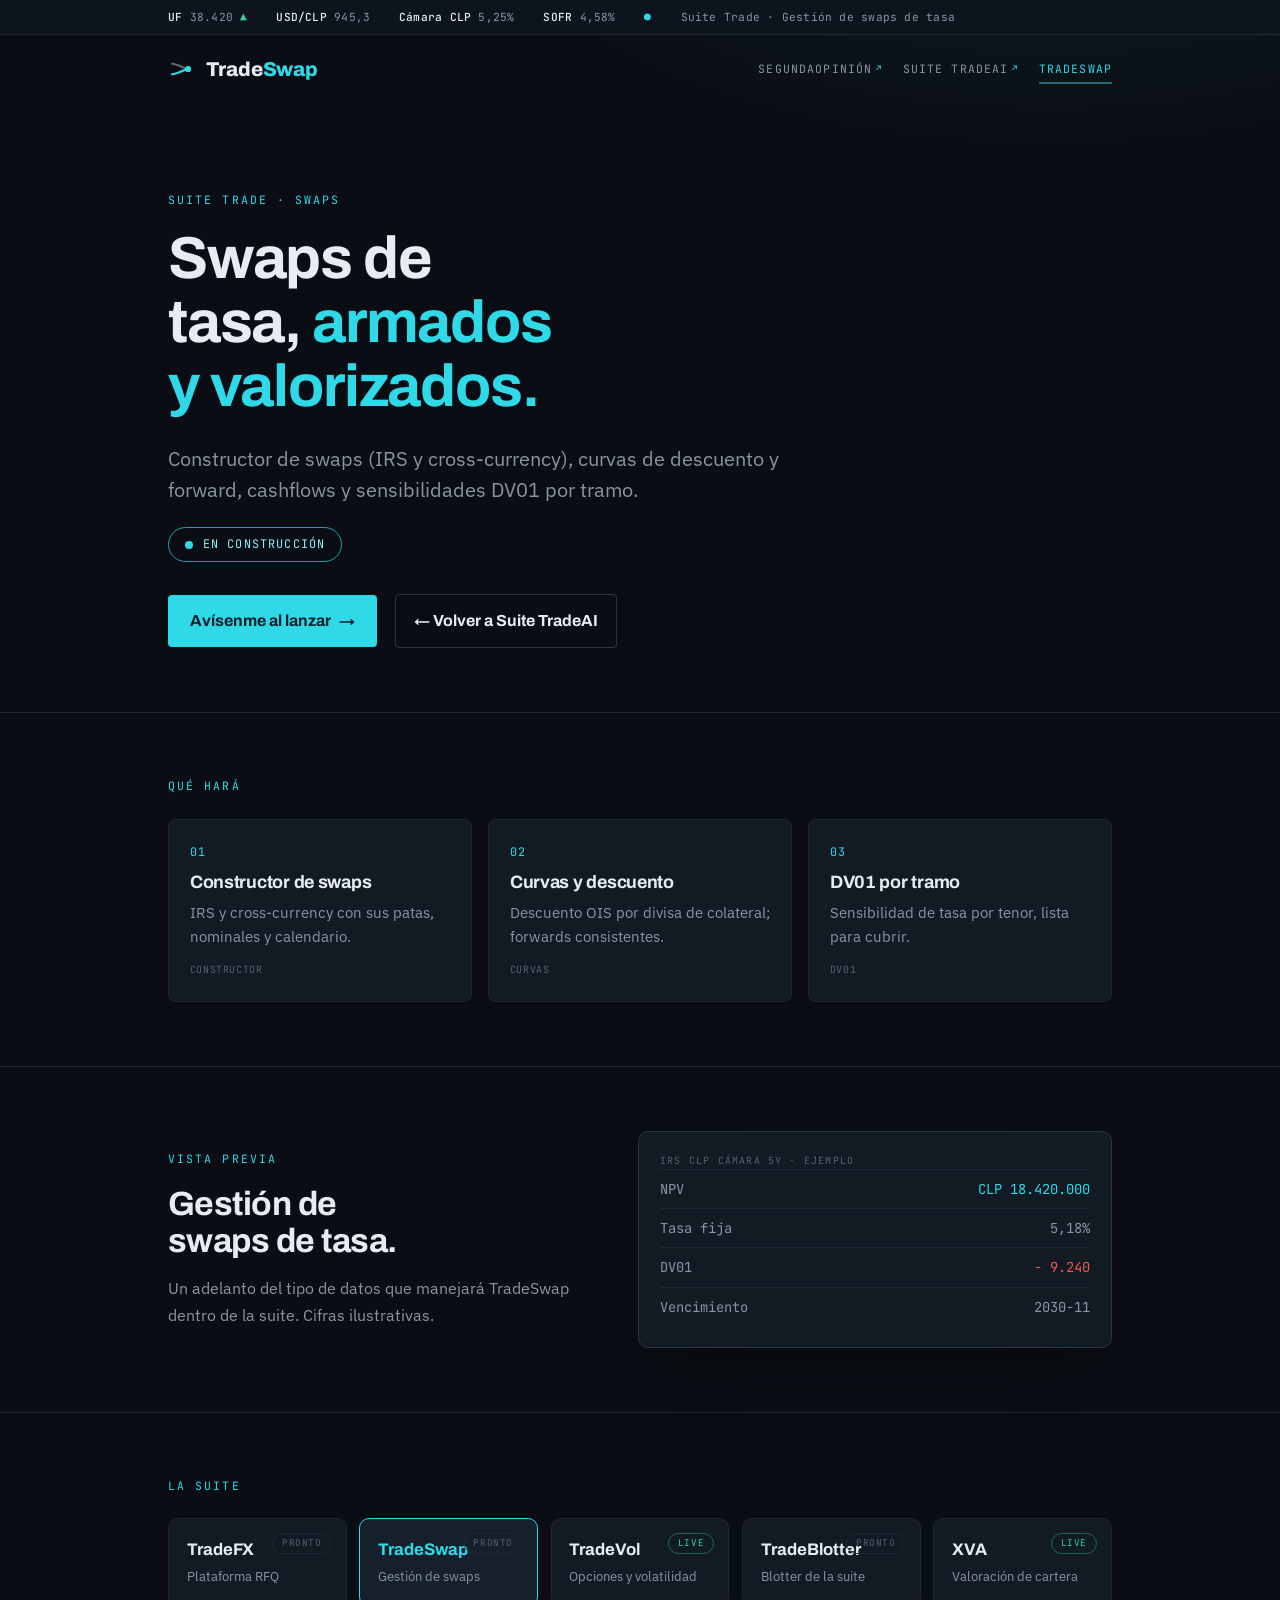
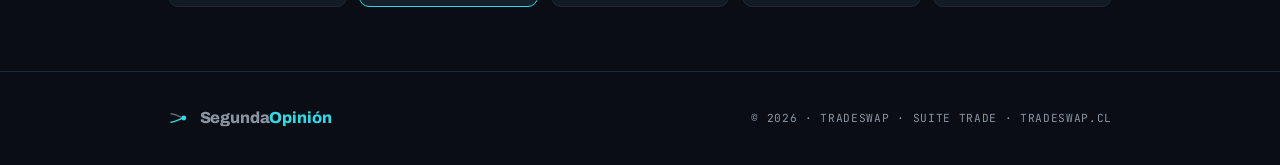
==== commit d15945dc: "fix(nav): ecosystem arrows + suite footer (order, links, badges) - Nav: add ↗ to SegundaOpinión, ren" ====
--- a/index.html
+++ b/index.html
@@ -1,164 +1,164 @@
-<!doctype html>
-<html lang="es">
-<head>
-<meta charset="utf-8">
-<meta name="viewport" content="width=device-width, initial-scale=1">
-<title>TradeSwap — Gestión de swaps de tasa</title>
-<meta name="description" content="Constructor de swaps (IRS y cross-currency), curvas de descuento y forward, cashflows y sensibilidades DV01 por tramo.">
-<link rel="preconnect" href="https://fonts.googleapis.com">
-<link rel="preconnect" href="https://fonts.gstatic.com" crossorigin>
-<link href="https://fonts.googleapis.com/css2?family=Archivo:wght@600;700;800&family=IBM+Plex+Sans:wght@400;500;600;700&family=JetBrains+Mono:wght@400;600;700;800&display=swap" rel="stylesheet">
-<style>
-:root{
-  --bg:#0A0E14;--bg-2:#0E141D;--panel:#121A24;--panel-2:#16202C;
-  --grid:#1E2733;--grid-2:#2A3542;--text:#E7ECF3;--muted:#8A95A4;--faint:#56616F;
-  --signal:#2FD9E8;--signal-hi:#8CEFF6;--signal-dim:#1F9DAC;--steel:#5A6775;
-  --up:#34D399;--down:#F2574C;
-  --display:"Archivo",system-ui,sans-serif;--body:"IBM Plex Sans",system-ui,sans-serif;
-  --mono:"JetBrains Mono",ui-monospace,Consolas,monospace;
-  --wrap:64rem;--gut:clamp(16px,4vw,40px);color-scheme:dark;
-}
-*{box-sizing:border-box}html,body{margin:0}
-body{background:var(--bg);color:var(--text);font-family:var(--body);font-size:17px;line-height:1.62;
-  -webkit-font-smoothing:antialiased;background-image:radial-gradient(1000px 520px at 82% -10%, rgba(47,217,232,.10), transparent 62%)}
-h1,h2,h3{font-family:var(--display);font-weight:700;line-height:1.08;margin:0;text-wrap:balance;letter-spacing:-.015em}
-p{margin:0}a{color:inherit;text-decoration:none}
-.wrap{width:100%;max-width:var(--wrap);margin-inline:auto;padding-inline:var(--gut)}
-.band{border-top:1px solid var(--grid)}
-.eyebrow{font-family:var(--mono);font-size:.72rem;letter-spacing:.18em;text-transform:uppercase;color:var(--signal);margin-bottom:1.1rem}
-.muted{color:var(--muted)}.sig{color:var(--signal)}.mono{font-family:var(--mono)}
-.ticker{border-bottom:1px solid var(--grid);background:var(--bg-2)}
-.ticker .row{display:flex;gap:1.8rem;padding:.5rem 0;font-family:var(--mono);font-size:.7rem;color:var(--muted);flex-wrap:wrap;letter-spacing:.02em}
-.ticker b{color:var(--text);font-weight:500}.ticker .up{color:var(--up)}
-.topbar .wrap{display:flex;align-items:center;justify-content:space-between;padding-block:1.1rem;gap:1rem;flex-wrap:wrap}
-.brand{display:flex;align-items:center;gap:.6rem}
-.brand svg{width:28px;height:28px;flex:0 0 auto}
-.brand .nm{font-family:var(--display);font-weight:800;font-size:1.25rem;letter-spacing:-.01em}
-.brand .nm .op{color:var(--signal)}
-.apps{display:flex;align-items:center;gap:1.3rem;font-family:var(--mono);font-size:.72rem;letter-spacing:.1em;text-transform:uppercase}
-.apps .here{color:var(--signal);position:relative}
-.apps .here::after{content:"";position:absolute;left:0;right:0;bottom:-6px;height:2px;background:var(--signal);opacity:.45}
-.apps a{color:var(--muted);transition:color .15s;display:inline-flex;align-items:center;gap:.2rem}
-.apps a:hover{color:var(--text)}
-.apps .ext{color:var(--signal);font-size:.78em;transform:translateY(-1px)}
-@media(max-width:560px){.apps{gap:.95rem;font-size:.66rem}}
-.hero .wrap{padding-block:clamp(3rem,8vw,5.5rem) clamp(2.5rem,6vw,4rem)}
-.hero h1{font-size:clamp(2.2rem,6vw,3.7rem);max-width:17ch;letter-spacing:-.02em}
-.hero h1 em{font-style:normal;color:var(--signal)}
-.hero .lede{color:var(--muted);font-size:clamp(1.05rem,2.2vw,1.22rem);max-width:56ch;margin-top:1.5rem}
-.status{display:inline-flex;align-items:center;gap:.6rem;margin-top:1.3rem;font-family:var(--mono);
-  font-size:.74rem;letter-spacing:.1em;text-transform:uppercase;color:var(--signal-hi);
-  border:1px solid var(--signal-dim);border-radius:999px;padding:.45rem 1rem}
-.status .pulse{width:8px;height:8px;border-radius:50%;background:var(--signal);box-shadow:0 0 0 0 rgba(47,217,232,.6);animation:pulse 2.2s infinite}
-@keyframes pulse{0%{box-shadow:0 0 0 0 rgba(47,217,232,.5)}70%{box-shadow:0 0 0 9px rgba(47,217,232,0)}100%{box-shadow:0 0 0 0 rgba(47,217,232,0)}}
-.actions{display:flex;flex-wrap:wrap;gap:1rem 1.1rem;align-items:center;margin-top:2rem}
-.btn{display:inline-flex;align-items:center;gap:.55rem;background:var(--signal);color:#06212a;font-family:var(--display);
-  font-weight:700;font-size:1rem;border:0;border-radius:4px;padding:.8rem 1.35rem;cursor:pointer;transition:filter .15s,transform .15s}
-.btn:hover{filter:brightness(1.08);transform:translateY(-1px)}
-.btn.ghost{background:transparent;color:var(--text);border:1px solid var(--grid-2);padding:.8rem 1.15rem}
-.btn.ghost:hover{color:var(--signal);border-color:var(--signal-dim)}
-.arr{transition:transform .15s}.btn:hover .arr{transform:translateX(3px)}
-.method .wrap{padding-block:clamp(2.6rem,6vw,4rem)}
-.grid3{display:grid;grid-template-columns:repeat(3,1fr);gap:1rem;margin-top:1.5rem}
-@media(max-width:780px){.grid3{grid-template-columns:1fr}}
-.item{background:var(--panel);border:1px solid var(--grid);border-radius:8px;padding:1.4rem 1.3rem}
-.item .num{font-family:var(--mono);font-size:.74rem;color:var(--signal);letter-spacing:.1em}
-.item h3{font-size:1.12rem;margin-top:.7rem}
-.item p{color:var(--muted);font-size:.93rem;margin-top:.5rem}
-.item .tag{font-family:var(--mono);font-size:.62rem;color:var(--faint);letter-spacing:.06em;text-transform:uppercase;margin-top:.85rem}
-.feat .wrap{padding-block:clamp(2.6rem,6vw,4rem);display:grid;grid-template-columns:.95fr 1.05fr;gap:2.6rem;align-items:center}
-@media(max-width:780px){.feat .wrap{grid-template-columns:1fr;gap:1.4rem}}
-.feat h2{font-size:clamp(1.5rem,3.4vw,2.1rem);max-width:17ch}
-.feat .lede2{color:var(--muted);font-size:1.03rem;margin-top:1rem}
-.panel{background:var(--panel);border:1px solid var(--grid-2);border-radius:10px;padding:1.3rem;box-shadow:0 24px 50px -30px rgba(0,0,0,.8)}
-.panel .lbl{font-family:var(--mono);font-size:.62rem;letter-spacing:.12em;text-transform:uppercase;color:var(--faint)}
-.panel .r{display:flex;justify-content:space-between;align-items:baseline;padding:.5rem 0;border-top:1px solid var(--grid);font-family:var(--mono);font-size:.86rem}
-.panel .r:first-of-type{border-top:0}
-.panel .r .m{color:var(--muted)}.panel .r .v{color:var(--text);font-variant-numeric:tabular-nums}
-.panel .r .v.dn{color:var(--down)}.panel .r .v.up{color:var(--up)}.panel .r .v.sig{color:var(--signal)}.panel .r .v.m{color:var(--muted)}
-.suite .wrap{padding-block:clamp(2.6rem,6vw,4rem)}
-.grid5{display:grid;grid-template-columns:repeat(auto-fit,minmax(168px,1fr));gap:.8rem;margin-top:1.4rem}
-.node{display:flex;flex-direction:column;gap:.2rem;padding:1.1rem 1.1rem 1.15rem;border:1px solid var(--grid);border-radius:10px;background:var(--panel);position:relative;transition:border-color .15s}
-.node:hover{border-color:var(--signal-dim)}
-.node--cur{border-color:var(--signal);background:var(--panel-2)}
-.nn{font-family:var(--display);font-weight:700;font-size:1.05rem}
-.node--cur .nn{color:var(--signal)}
-.nr{color:var(--muted);font-size:.8rem}
-.nb{position:absolute;top:.9rem;right:.9rem;font-family:var(--mono);font-size:.58rem;letter-spacing:.06em;text-transform:uppercase;color:var(--faint);border:1px solid var(--grid);border-radius:999px;padding:.12rem .55rem}
-.nb--live{color:var(--up);border-color:rgba(52,211,153,.4)}
-footer .wrap{padding-block:2.1rem;display:flex;flex-wrap:wrap;gap:.6rem 1.5rem;justify-content:space-between;align-items:center;color:var(--muted);font-size:.85rem}
-footer .brand .nm{font-size:1rem}
-footer .brand svg{width:22px;height:22px}
-footer .mono{font-family:var(--mono);font-size:.7rem;letter-spacing:.06em;text-transform:uppercase}
-@media(prefers-reduced-motion:reduce){*{transition:none!important;animation:none!important}}
-</style>
-</head>
-<body>
-
-<div class="ticker"><div class="wrap"><div class="row">
-  <span><b>UF</b> 38.420 <span class="up">▲</span></span>
-  <span><b>USD/CLP</b> 945,3</span>
-  <span><b>Cámara CLP</b> 5,25%</span>
-  <span><b>SOFR</b> 4,58%</span>
-  <span class="sig">●</span>
-  <span>Suite Trade · Gestión de swaps de tasa</span>
-</div></div></div>
-
-<header class="topbar"><div class="wrap">
-  <div class="brand"><svg viewBox="0 0 100 100" aria-hidden="true"><path d="M14,31 C36,33 54,46 69,50" fill="none" stroke="#5A6775" stroke-width="7" stroke-linecap="round"/><path d="M14,69 C36,67 54,54 69,50" fill="none" stroke="#2FD9E8" stroke-width="7" stroke-linecap="round"/><circle cx="72" cy="50" r="11" fill="#2FD9E8"/></svg><span class="nm">Trade<span class="op">Swap</span></span></div>
-  <nav class="apps" aria-label="Ecosistema"><a href="https://segundaopinion.cl" title="SegundaOpinión — matriz">SegundaOpinión</a><a href="https://tradeai.cl" title="Suite Trade AI — hub de la suite">Suite Trade AI<span class="ext">↗</span></a><span class="here">TradeSwap</span></nav>
-</div></header>
-
-<section class="hero"><div class="wrap">
-  <p class="eyebrow">Suite Trade · Swaps</p>
-  <h1>Swaps de tasa, <em>armados y valorizados.</em></h1>
-  <p class="lede">Constructor de swaps (IRS y cross-currency), curvas de descuento y forward, cashflows y sensibilidades DV01 por tramo.</p>
-  <div class="status"><span class="pulse"></span>En construcción</div>
-  <div class="actions">
-    <a class="btn" href="mailto:contacto@segundaopinion.cl?subject=TradeSwap">Avísenme al lanzar <span class="arr">→</span></a>
-    <a class="btn ghost" href="https://tradeai.cl">← Volver a Suite Trade AI</a>
-  </div>
-</div></section>
-
-<section class="method band"><div class="wrap">
-  <p class="eyebrow">Qué hará</p>
-  <div class="grid3">
-    <div class="item"><div class="num">01</div><h3>Constructor de swaps</h3><p>IRS y cross-currency con sus patas, nominales y calendario.</p><div class="tag">constructor</div></div>
-    <div class="item"><div class="num">02</div><h3>Curvas y descuento</h3><p>Descuento OIS por divisa de colateral; forwards consistentes.</p><div class="tag">curvas</div></div>
-    <div class="item"><div class="num">03</div><h3>DV01 por tramo</h3><p>Sensibilidad de tasa por tenor, lista para cubrir.</p><div class="tag">DV01</div></div>
-  </div>
-</div></section>
-
-<section class="feat band"><div class="wrap">
-  <div>
-    <p class="eyebrow">Vista previa</p>
-    <h2>Gestión de swaps de tasa.</h2>
-    <p class="lede2">Un adelanto del tipo de datos que manejará TradeSwap dentro de la suite. Cifras ilustrativas.</p>
-  </div>
-  <div class="panel">
-    <div class="lbl">IRS CLP Cámara 5Y · ejemplo</div>
-    <div class="r"><span class="m">NPV</span><span class="v sig">CLP 18.420.000</span></div>
-    <div class="r"><span class="m">Tasa fija</span><span class="v m">5,18%</span></div>
-    <div class="r"><span class="m">DV01</span><span class="v dn">− 9.240</span></div>
-    <div class="r"><span class="m">Vencimiento</span><span class="v m">2030-11</span></div>
-  </div>
-</div></section>
-
-<section class="suite band"><div class="wrap">
-  <p class="eyebrow">La suite Trade</p>
-  <div class="grid5">
-    <a class="node" href="https://tradeai.cl" target="_blank" rel="noopener"><span class="nn">TradeAI</span><span class="nr">Deal capture · opciones FX</span><span class="nb nb--live">live</span></a>
-      <div class="node"><span class="nn">TradeVol</span><span class="nr">Opciones y volatilidad</span><span class="nb">pronto</span></div>
-      <div class="node node--cur"><span class="nn">TradeSwap</span><span class="nr">Gestión de swaps</span><span class="nb">pronto</span></div>
-      <div class="node"><span class="nn">TradeFX</span><span class="nr">Plataforma RFQ</span><span class="nb">pronto</span></div>
-      <div class="node"><span class="nn">TradeBlotter</span><span class="nr">Blotter de la suite</span><span class="nb">pronto</span></div>
-  </div>
-</div></section>
-
-<footer class="band"><div class="wrap">
-  <div class="brand"><svg viewBox="0 0 100 100" aria-hidden="true"><path d="M14,31 C36,33 54,46 69,50" fill="none" stroke="#5A6775" stroke-width="7" stroke-linecap="round"/><path d="M14,69 C36,67 54,54 69,50" fill="none" stroke="#2FD9E8" stroke-width="7" stroke-linecap="round"/><circle cx="72" cy="50" r="11" fill="#2FD9E8"/></svg><span class="nm">Segunda<span class="op">Opinión</span></span></div>
-  <div class="mono">© <span id="y"></span> · TradeSwap · Suite Trade · tradeswap.cl</div>
-</div></footer>
-<script>document.getElementById("y").textContent=new Date().getFullYear();</script>
-</body>
-</html>
+<!doctype html>
+<html lang="es">
+<head>
+<meta charset="utf-8">
+<meta name="viewport" content="width=device-width, initial-scale=1">
+<title>TradeSwap — Gestión de swaps de tasa</title>
+<meta name="description" content="Constructor de swaps (IRS y cross-currency), curvas de descuento y forward, cashflows y sensibilidades DV01 por tramo.">
+<link rel="preconnect" href="https://fonts.googleapis.com">
+<link rel="preconnect" href="https://fonts.gstatic.com" crossorigin>
+<link href="https://fonts.googleapis.com/css2?family=Archivo:wght@600;700;800&family=IBM+Plex+Sans:wght@400;500;600;700&family=JetBrains+Mono:wght@400;600;700;800&display=swap" rel="stylesheet">
+<style>
+:root{
+  --bg:#0A0E14;--bg-2:#0E141D;--panel:#121A24;--panel-2:#16202C;
+  --grid:#1E2733;--grid-2:#2A3542;--text:#E7ECF3;--muted:#8A95A4;--faint:#56616F;
+  --signal:#2FD9E8;--signal-hi:#8CEFF6;--signal-dim:#1F9DAC;--steel:#5A6775;
+  --up:#34D399;--down:#F2574C;
+  --display:"Archivo",system-ui,sans-serif;--body:"IBM Plex Sans",system-ui,sans-serif;
+  --mono:"JetBrains Mono",ui-monospace,Consolas,monospace;
+  --wrap:64rem;--gut:clamp(16px,4vw,40px);color-scheme:dark;
+}
+*{box-sizing:border-box}html,body{margin:0}
+body{background:var(--bg);color:var(--text);font-family:var(--body);font-size:17px;line-height:1.62;
+  -webkit-font-smoothing:antialiased;background-image:radial-gradient(1000px 520px at 82% -10%, rgba(47,217,232,.10), transparent 62%)}
+h1,h2,h3{font-family:var(--display);font-weight:700;line-height:1.08;margin:0;text-wrap:balance;letter-spacing:-.015em}
+p{margin:0}a{color:inherit;text-decoration:none}
+.wrap{width:100%;max-width:var(--wrap);margin-inline:auto;padding-inline:var(--gut)}
+.band{border-top:1px solid var(--grid)}
+.eyebrow{font-family:var(--mono);font-size:.72rem;letter-spacing:.18em;text-transform:uppercase;color:var(--signal);margin-bottom:1.1rem}
+.muted{color:var(--muted)}.sig{color:var(--signal)}.mono{font-family:var(--mono)}
+.ticker{border-bottom:1px solid var(--grid);background:var(--bg-2)}
+.ticker .row{display:flex;gap:1.8rem;padding:.5rem 0;font-family:var(--mono);font-size:.7rem;color:var(--muted);flex-wrap:wrap;letter-spacing:.02em}
+.ticker b{color:var(--text);font-weight:500}.ticker .up{color:var(--up)}
+.topbar .wrap{display:flex;align-items:center;justify-content:space-between;padding-block:1.1rem;gap:1rem;flex-wrap:wrap}
+.brand{display:flex;align-items:center;gap:.6rem}
+.brand svg{width:28px;height:28px;flex:0 0 auto}
+.brand .nm{font-family:var(--display);font-weight:800;font-size:1.25rem;letter-spacing:-.01em}
+.brand .nm .op{color:var(--signal)}
+.apps{display:flex;align-items:center;gap:1.3rem;font-family:var(--mono);font-size:.72rem;letter-spacing:.1em;text-transform:uppercase}
+.apps .here{color:var(--signal);position:relative}
+.apps .here::after{content:"";position:absolute;left:0;right:0;bottom:-6px;height:2px;background:var(--signal);opacity:.45}
+.apps a{color:var(--muted);transition:color .15s;display:inline-flex;align-items:center;gap:.2rem}
+.apps a:hover{color:var(--text)}
+.apps .ext{color:var(--signal);font-size:.78em;transform:translateY(-1px)}
+@media(max-width:560px){.apps{gap:.95rem;font-size:.66rem}}
+.hero .wrap{padding-block:clamp(3rem,8vw,5.5rem) clamp(2.5rem,6vw,4rem)}
+.hero h1{font-size:clamp(2.2rem,6vw,3.7rem);max-width:17ch;letter-spacing:-.02em}
+.hero h1 em{font-style:normal;color:var(--signal)}
+.hero .lede{color:var(--muted);font-size:clamp(1.05rem,2.2vw,1.22rem);max-width:56ch;margin-top:1.5rem}
+.status{display:inline-flex;align-items:center;gap:.6rem;margin-top:1.3rem;font-family:var(--mono);
+  font-size:.74rem;letter-spacing:.1em;text-transform:uppercase;color:var(--signal-hi);
+  border:1px solid var(--signal-dim);border-radius:999px;padding:.45rem 1rem}
+.status .pulse{width:8px;height:8px;border-radius:50%;background:var(--signal);box-shadow:0 0 0 0 rgba(47,217,232,.6);animation:pulse 2.2s infinite}
+@keyframes pulse{0%{box-shadow:0 0 0 0 rgba(47,217,232,.5)}70%{box-shadow:0 0 0 9px rgba(47,217,232,0)}100%{box-shadow:0 0 0 0 rgba(47,217,232,0)}}
+.actions{display:flex;flex-wrap:wrap;gap:1rem 1.1rem;align-items:center;margin-top:2rem}
+.btn{display:inline-flex;align-items:center;gap:.55rem;background:var(--signal);color:#06212a;font-family:var(--display);
+  font-weight:700;font-size:1rem;border:0;border-radius:4px;padding:.8rem 1.35rem;cursor:pointer;transition:filter .15s,transform .15s}
+.btn:hover{filter:brightness(1.08);transform:translateY(-1px)}
+.btn.ghost{background:transparent;color:var(--text);border:1px solid var(--grid-2);padding:.8rem 1.15rem}
+.btn.ghost:hover{color:var(--signal);border-color:var(--signal-dim)}
+.arr{transition:transform .15s}.btn:hover .arr{transform:translateX(3px)}
+.method .wrap{padding-block:clamp(2.6rem,6vw,4rem)}
+.grid3{display:grid;grid-template-columns:repeat(3,1fr);gap:1rem;margin-top:1.5rem}
+@media(max-width:780px){.grid3{grid-template-columns:1fr}}
+.item{background:var(--panel);border:1px solid var(--grid);border-radius:8px;padding:1.4rem 1.3rem}
+.item .num{font-family:var(--mono);font-size:.74rem;color:var(--signal);letter-spacing:.1em}
+.item h3{font-size:1.12rem;margin-top:.7rem}
+.item p{color:var(--muted);font-size:.93rem;margin-top:.5rem}
+.item .tag{font-family:var(--mono);font-size:.62rem;color:var(--faint);letter-spacing:.06em;text-transform:uppercase;margin-top:.85rem}
+.feat .wrap{padding-block:clamp(2.6rem,6vw,4rem);display:grid;grid-template-columns:.95fr 1.05fr;gap:2.6rem;align-items:center}
+@media(max-width:780px){.feat .wrap{grid-template-columns:1fr;gap:1.4rem}}
+.feat h2{font-size:clamp(1.5rem,3.4vw,2.1rem);max-width:17ch}
+.feat .lede2{color:var(--muted);font-size:1.03rem;margin-top:1rem}
+.panel{background:var(--panel);border:1px solid var(--grid-2);border-radius:10px;padding:1.3rem;box-shadow:0 24px 50px -30px rgba(0,0,0,.8)}
+.panel .lbl{font-family:var(--mono);font-size:.62rem;letter-spacing:.12em;text-transform:uppercase;color:var(--faint)}
+.panel .r{display:flex;justify-content:space-between;align-items:baseline;padding:.5rem 0;border-top:1px solid var(--grid);font-family:var(--mono);font-size:.86rem}
+.panel .r:first-of-type{border-top:0}
+.panel .r .m{color:var(--muted)}.panel .r .v{color:var(--text);font-variant-numeric:tabular-nums}
+.panel .r .v.dn{color:var(--down)}.panel .r .v.up{color:var(--up)}.panel .r .v.sig{color:var(--signal)}.panel .r .v.m{color:var(--muted)}
+.suite .wrap{padding-block:clamp(2.6rem,6vw,4rem)}
+.grid5{display:grid;grid-template-columns:repeat(auto-fit,minmax(168px,1fr));gap:.8rem;margin-top:1.4rem}
+.node{display:flex;flex-direction:column;gap:.2rem;padding:1.1rem 1.1rem 1.15rem;border:1px solid var(--grid);border-radius:10px;background:var(--panel);position:relative;transition:border-color .15s}
+.node:hover{border-color:var(--signal-dim)}
+.node--cur{border-color:var(--signal);background:var(--panel-2)}
+.nn{font-family:var(--display);font-weight:700;font-size:1.05rem}
+.node--cur .nn{color:var(--signal)}
+.nr{color:var(--muted);font-size:.8rem}
+.nb{position:absolute;top:.9rem;right:.9rem;font-family:var(--mono);font-size:.58rem;letter-spacing:.06em;text-transform:uppercase;color:var(--faint);border:1px solid var(--grid);border-radius:999px;padding:.12rem .55rem}
+.nb--live{color:var(--up);border-color:rgba(52,211,153,.4)}
+footer .wrap{padding-block:2.1rem;display:flex;flex-wrap:wrap;gap:.6rem 1.5rem;justify-content:space-between;align-items:center;color:var(--muted);font-size:.85rem}
+footer .brand .nm{font-size:1rem}
+footer .brand svg{width:22px;height:22px}
+footer .mono{font-family:var(--mono);font-size:.7rem;letter-spacing:.06em;text-transform:uppercase}
+@media(prefers-reduced-motion:reduce){*{transition:none!important;animation:none!important}}
+</style>
+</head>
+<body>
+
+<div class="ticker"><div class="wrap"><div class="row">
+  <span><b>UF</b> 38.420 <span class="up">▲</span></span>
+  <span><b>USD/CLP</b> 945,3</span>
+  <span><b>Cámara CLP</b> 5,25%</span>
+  <span><b>SOFR</b> 4,58%</span>
+  <span class="sig">●</span>
+  <span>Suite Trade · Gestión de swaps de tasa</span>
+</div></div></div>
+
+<header class="topbar"><div class="wrap">
+  <div class="brand"><svg viewBox="0 0 100 100" aria-hidden="true"><path d="M14,31 C36,33 54,46 69,50" fill="none" stroke="#5A6775" stroke-width="7" stroke-linecap="round"/><path d="M14,69 C36,67 54,54 69,50" fill="none" stroke="#2FD9E8" stroke-width="7" stroke-linecap="round"/><circle cx="72" cy="50" r="11" fill="#2FD9E8"/></svg><span class="nm">Trade<span class="op">Swap</span></span></div>
+  <nav class="apps" aria-label="Ecosistema"><a href="https://segundaopinion.cl" title="SegundaOpinión — matriz">SegundaOpinión<span class="ext">↗</span></a><a href="https://tradeai.cl" title="Suite TradeAI — hub de la suite">Suite TradeAI<span class="ext">↗</span></a><span class="here">TradeSwap</span></nav>
+</div></header>
+
+<section class="hero"><div class="wrap">
+  <p class="eyebrow">Suite Trade · Swaps</p>
+  <h1>Swaps de tasa, <em>armados y valorizados.</em></h1>
+  <p class="lede">Constructor de swaps (IRS y cross-currency), curvas de descuento y forward, cashflows y sensibilidades DV01 por tramo.</p>
+  <div class="status"><span class="pulse"></span>En construcción</div>
+  <div class="actions">
+    <a class="btn" href="mailto:contacto@segundaopinion.cl?subject=TradeSwap">Avísenme al lanzar <span class="arr">→</span></a>
+    <a class="btn ghost" href="https://tradeai.cl">← Volver a Suite TradeAI</a>
+  </div>
+</div></section>
+
+<section class="method band"><div class="wrap">
+  <p class="eyebrow">Qué hará</p>
+  <div class="grid3">
+    <div class="item"><div class="num">01</div><h3>Constructor de swaps</h3><p>IRS y cross-currency con sus patas, nominales y calendario.</p><div class="tag">constructor</div></div>
+    <div class="item"><div class="num">02</div><h3>Curvas y descuento</h3><p>Descuento OIS por divisa de colateral; forwards consistentes.</p><div class="tag">curvas</div></div>
+    <div class="item"><div class="num">03</div><h3>DV01 por tramo</h3><p>Sensibilidad de tasa por tenor, lista para cubrir.</p><div class="tag">DV01</div></div>
+  </div>
+</div></section>
+
+<section class="feat band"><div class="wrap">
+  <div>
+    <p class="eyebrow">Vista previa</p>
+    <h2>Gestión de swaps de tasa.</h2>
+    <p class="lede2">Un adelanto del tipo de datos que manejará TradeSwap dentro de la suite. Cifras ilustrativas.</p>
+  </div>
+  <div class="panel">
+    <div class="lbl">IRS CLP Cámara 5Y · ejemplo</div>
+    <div class="r"><span class="m">NPV</span><span class="v sig">CLP 18.420.000</span></div>
+    <div class="r"><span class="m">Tasa fija</span><span class="v m">5,18%</span></div>
+    <div class="r"><span class="m">DV01</span><span class="v dn">− 9.240</span></div>
+    <div class="r"><span class="m">Vencimiento</span><span class="v m">2030-11</span></div>
+  </div>
+</div></section>
+
+<section class="suite band"><div class="wrap">
+  <p class="eyebrow">La suite</p>
+  <div class="grid5">
+      <a class="node" href="https://tradefx.cl"><span class="nn">TradeFX</span><span class="nr">Plataforma RFQ</span><span class="nb">pronto</span></a>
+      <div class="node node--cur"><span class="nn">TradeSwap</span><span class="nr">Gestión de swaps</span><span class="nb">pronto</span></div>
+      <a class="node" href="https://tradevol.cl"><span class="nn">TradeVol</span><span class="nr">Opciones y volatilidad</span><span class="nb nb--live">live</span></a>
+      <a class="node" href="https://tradeblotter.cl"><span class="nn">TradeBlotter</span><span class="nr">Blotter de la suite</span><span class="nb">pronto</span></a>
+      <a class="node" href="https://xva.cl"><span class="nn">XVA</span><span class="nr">Valoración de cartera</span><span class="nb nb--live">live</span></a>
+  </div>
+</div></section>
+
+<footer class="band"><div class="wrap">
+  <div class="brand"><svg viewBox="0 0 100 100" aria-hidden="true"><path d="M14,31 C36,33 54,46 69,50" fill="none" stroke="#5A6775" stroke-width="7" stroke-linecap="round"/><path d="M14,69 C36,67 54,54 69,50" fill="none" stroke="#2FD9E8" stroke-width="7" stroke-linecap="round"/><circle cx="72" cy="50" r="11" fill="#2FD9E8"/></svg><span class="nm">Segunda<span class="op">Opinión</span></span></div>
+  <div class="mono">© <span id="y"></span> · TradeSwap · Suite Trade · tradeswap.cl</div>
+</div></footer>
+<script>document.getElementById("y").textContent=new Date().getFullYear();</script>
+</body>
+</html>
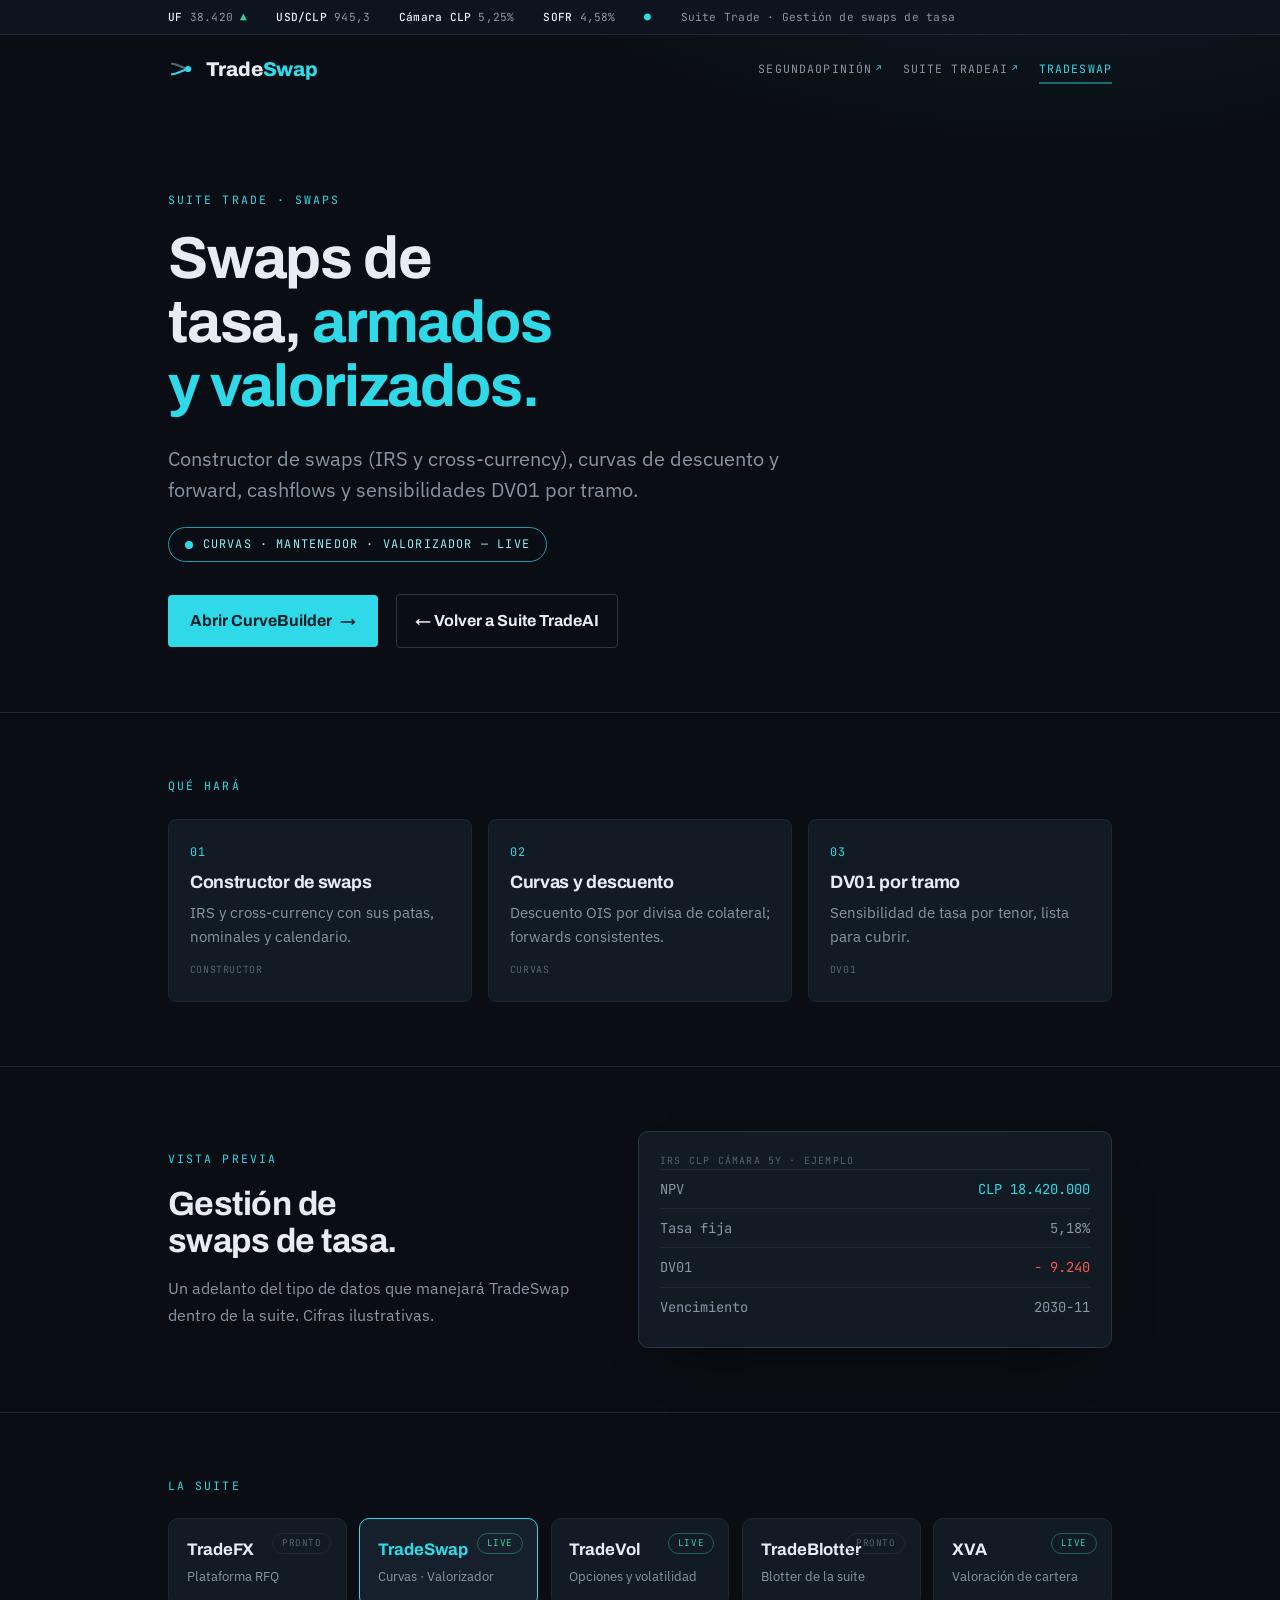
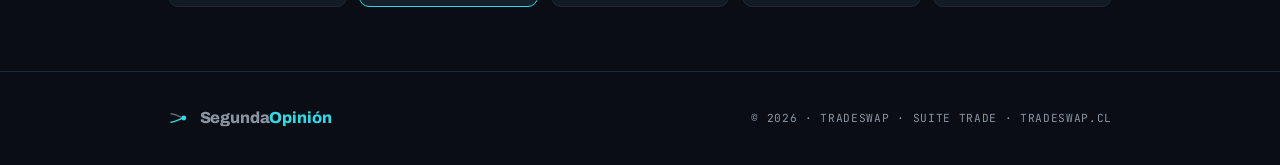
==== commit 4732d442: "Integra CurveBuilder en tradeswap.cl/curvas (mantenedor + valorizador) - Copia el build de la SPA (c" ====
--- a/index.html
+++ b/index.html
@@ -113,9 +113,9 @@
   <p class="eyebrow">Suite Trade · Swaps</p>
   <h1>Swaps de tasa, <em>armados y valorizados.</em></h1>
   <p class="lede">Constructor de swaps (IRS y cross-currency), curvas de descuento y forward, cashflows y sensibilidades DV01 por tramo.</p>
-  <div class="status"><span class="pulse"></span>En construcción</div>
+  <div class="status"><span class="pulse"></span>Curvas · Mantenedor · Valorizador — live</div>
   <div class="actions">
-    <a class="btn" href="mailto:contacto@segundaopinion.cl?subject=TradeSwap">Avísenme al lanzar <span class="arr">→</span></a>
+    <a class="btn" href="./curvas/">Abrir CurveBuilder <span class="arr">→</span></a>
     <a class="btn ghost" href="https://tradeai.cl">← Volver a Suite TradeAI</a>
   </div>
 </div></section>
@@ -148,7 +148,7 @@
   <p class="eyebrow">La suite</p>
   <div class="grid5">
       <a class="node" href="https://tradefx.cl"><span class="nn">TradeFX</span><span class="nr">Plataforma RFQ</span><span class="nb">pronto</span></a>
-      <div class="node node--cur"><span class="nn">TradeSwap</span><span class="nr">Gestión de swaps</span><span class="nb">pronto</span></div>
+      <div class="node node--cur"><span class="nn">TradeSwap</span><span class="nr">Curvas · Valorizador</span><span class="nb nb--live">live</span></div>
       <a class="node" href="https://tradevol.cl"><span class="nn">TradeVol</span><span class="nr">Opciones y volatilidad</span><span class="nb nb--live">live</span></a>
       <a class="node" href="https://tradeblotter.cl"><span class="nn">TradeBlotter</span><span class="nr">Blotter de la suite</span><span class="nb">pronto</span></a>
       <a class="node" href="https://xva.cl"><span class="nn">XVA</span><span class="nr">Valoración de cartera</span><span class="nb nb--live">live</span></a>
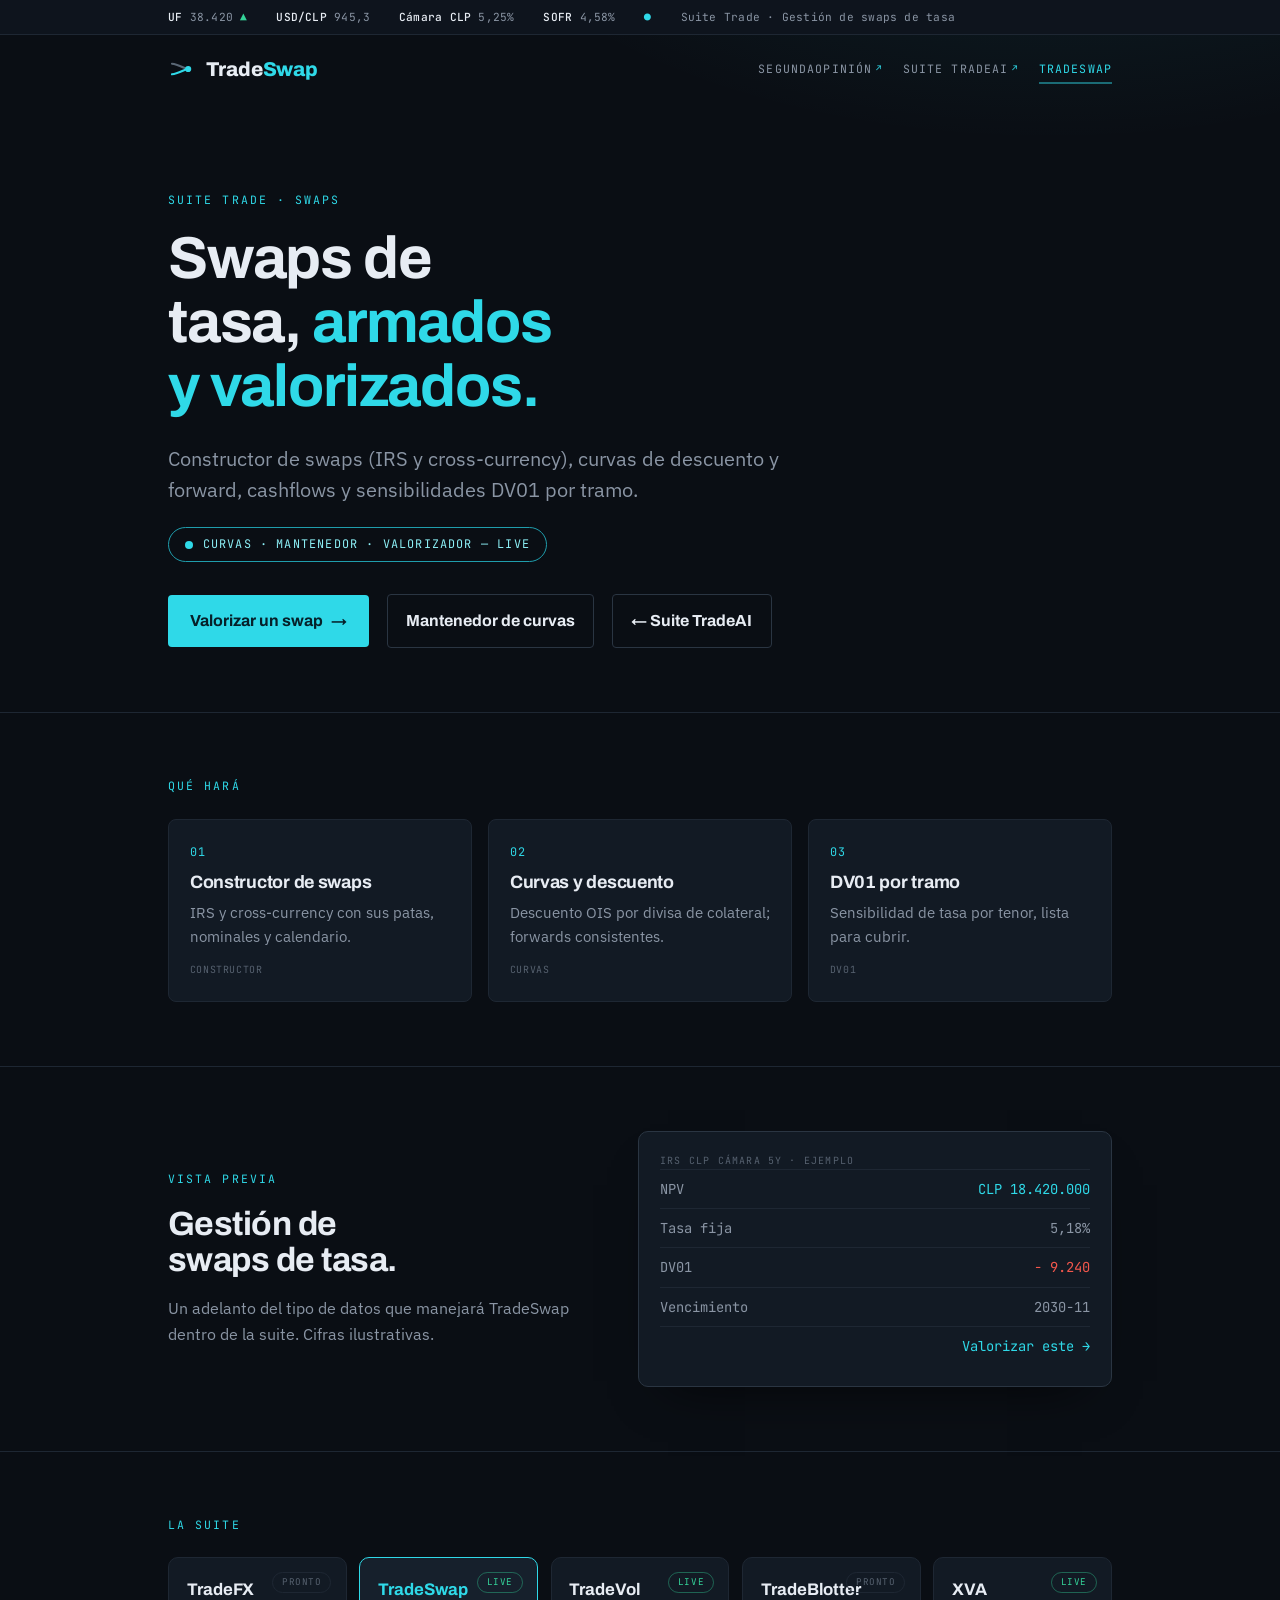
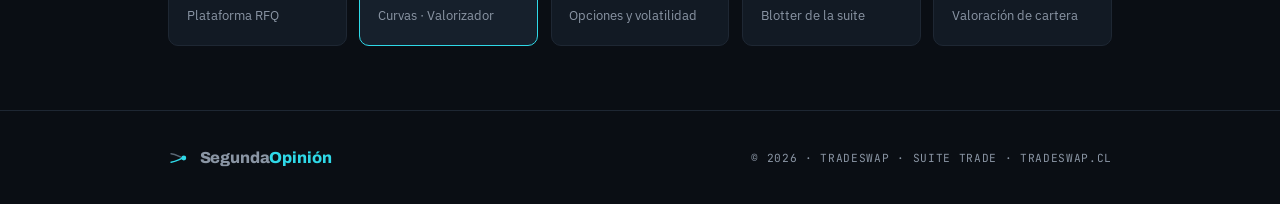
==== commit fd389ef6: "landing: CTA directo al valorizador + ejemplo clickeable (ticket precargado) Co-Authored-By: Claude " ====
--- a/index.html
+++ b/index.html
@@ -115,8 +115,9 @@
   <p class="lede">Constructor de swaps (IRS y cross-currency), curvas de descuento y forward, cashflows y sensibilidades DV01 por tramo.</p>
   <div class="status"><span class="pulse"></span>Curvas · Mantenedor · Valorizador — live</div>
   <div class="actions">
-    <a class="btn" href="./curvas/">Abrir CurveBuilder <span class="arr">→</span></a>
-    <a class="btn ghost" href="https://tradeai.cl">← Volver a Suite TradeAI</a>
+    <a class="btn" href="./curvas/#valorizador">Valorizar un swap <span class="arr">→</span></a>
+    <a class="btn ghost" href="./curvas/">Mantenedor de curvas</a>
+    <a class="btn ghost" href="https://tradeai.cl">← Suite TradeAI</a>
   </div>
 </div></section>
 
@@ -135,13 +136,14 @@
     <h2>Gestión de swaps de tasa.</h2>
     <p class="lede2">Un adelanto del tipo de datos que manejará TradeSwap dentro de la suite. Cifras ilustrativas.</p>
   </div>
-  <div class="panel">
+  <a class="panel" href="./curvas/?product=IRS_CLP_CAM&tenor=5Y&csa=USD#valorizador" style="display:block">
     <div class="lbl">IRS CLP Cámara 5Y · ejemplo</div>
     <div class="r"><span class="m">NPV</span><span class="v sig">CLP 18.420.000</span></div>
     <div class="r"><span class="m">Tasa fija</span><span class="v m">5,18%</span></div>
     <div class="r"><span class="m">DV01</span><span class="v dn">− 9.240</span></div>
     <div class="r"><span class="m">Vencimiento</span><span class="v m">2030-11</span></div>
-  </div>
+    <div class="r"><span class="m">&nbsp;</span><span class="v sig">Valorizar este → </span></div>
+  </a>
 </div></section>
 
 <section class="suite band"><div class="wrap">
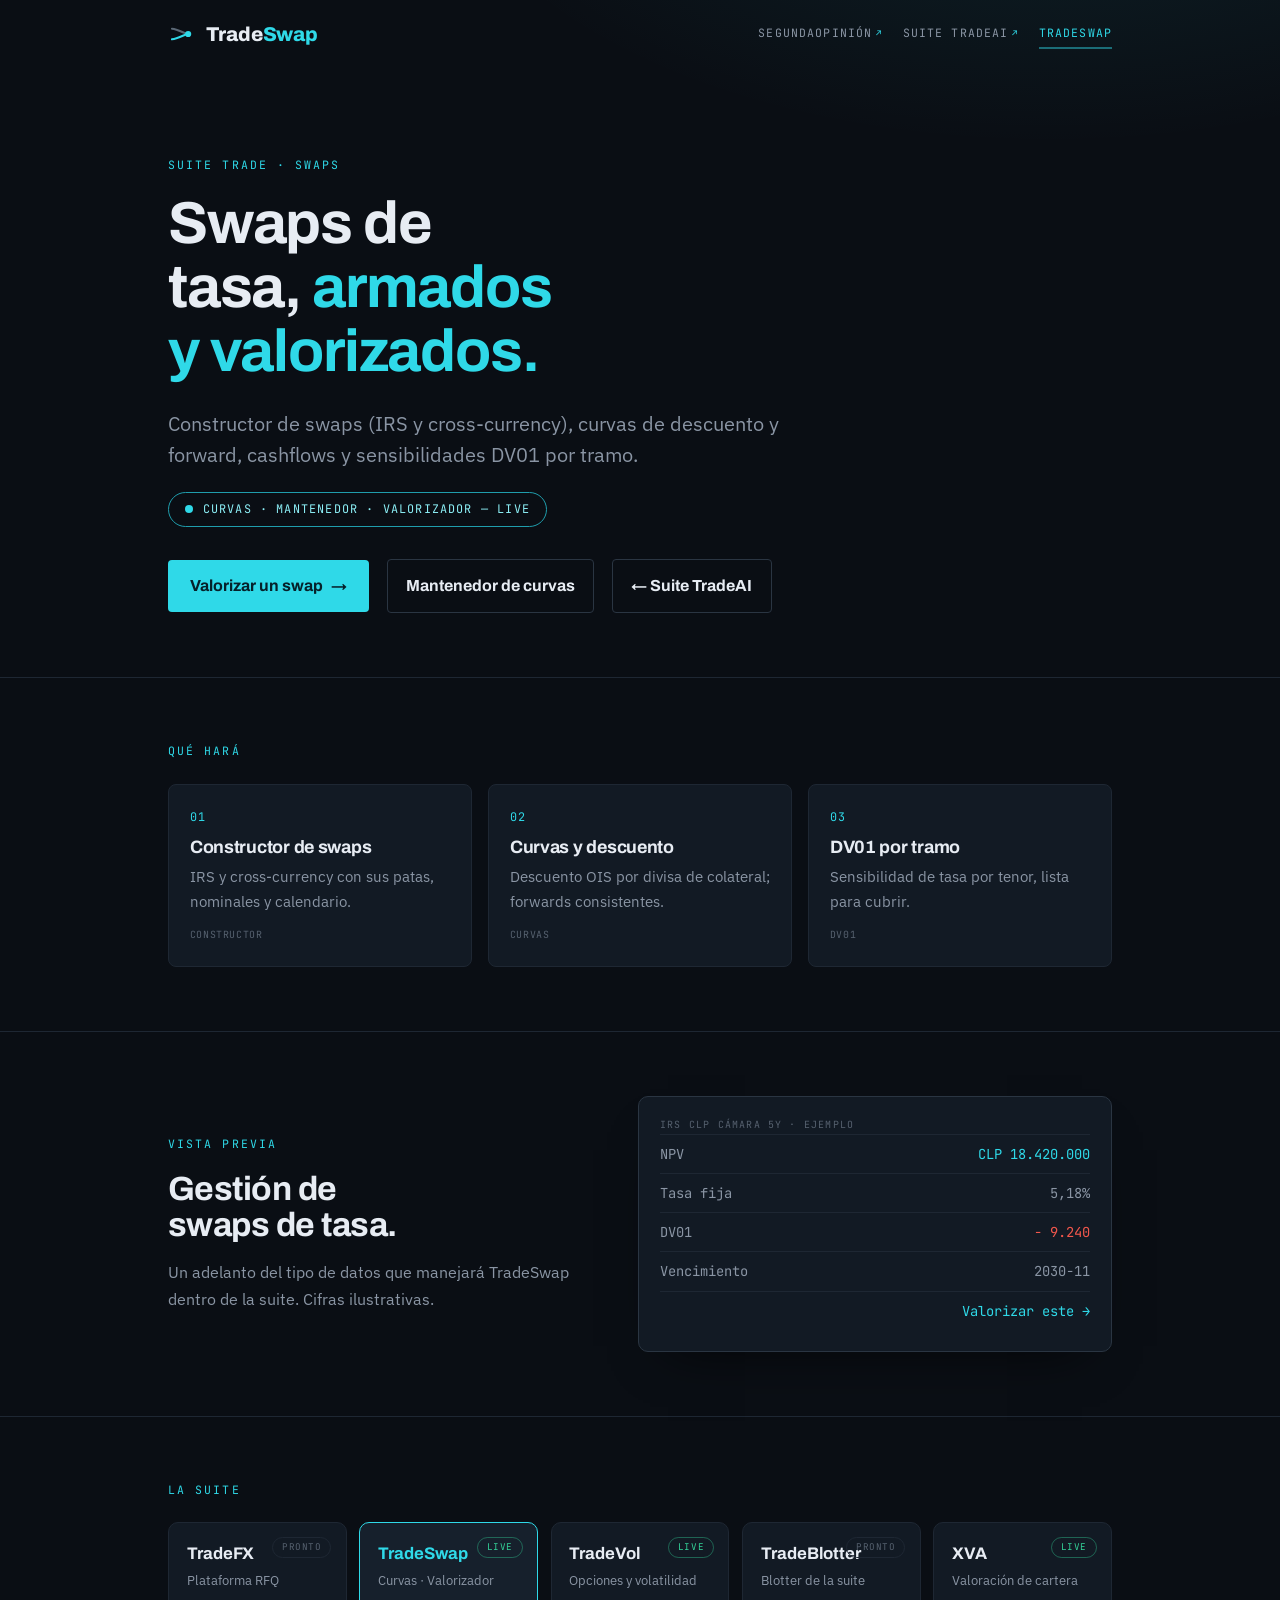
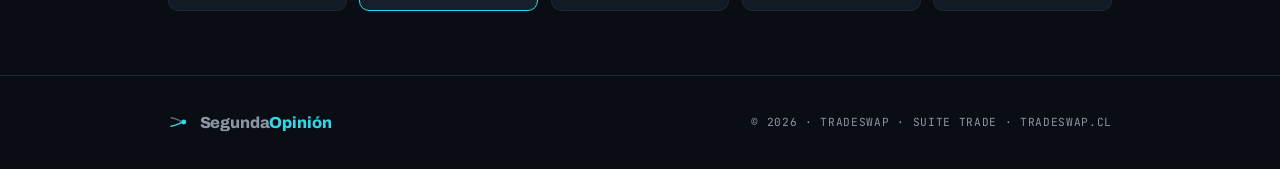
==== commit 7a43fdb1: "Landing: barra de indices compartida (reemplaza ticker viejo)" ====
--- a/index.html
+++ b/index.html
@@ -95,14 +95,8 @@
 </head>
 <body>
 
-<div class="ticker"><div class="wrap"><div class="row">
-  <span><b>UF</b> 38.420 <span class="up">▲</span></span>
-  <span><b>USD/CLP</b> 945,3</span>
-  <span><b>Cámara CLP</b> 5,25%</span>
-  <span><b>SOFR</b> 4,58%</span>
-  <span class="sig">●</span>
-  <span>Suite Trade · Gestión de swaps de tasa</span>
-</div></div></div>
+<div id="tai-tape"></div>
+<script src="https://tradeai.cl/indices/tape.js" defer></script>
 
 <header class="topbar"><div class="wrap">
   <div class="brand"><svg viewBox="0 0 100 100" aria-hidden="true"><path d="M14,31 C36,33 54,46 69,50" fill="none" stroke="#5A6775" stroke-width="7" stroke-linecap="round"/><path d="M14,69 C36,67 54,54 69,50" fill="none" stroke="#2FD9E8" stroke-width="7" stroke-linecap="round"/><circle cx="72" cy="50" r="11" fill="#2FD9E8"/></svg><span class="nm">Trade<span class="op">Swap</span></span></div>
